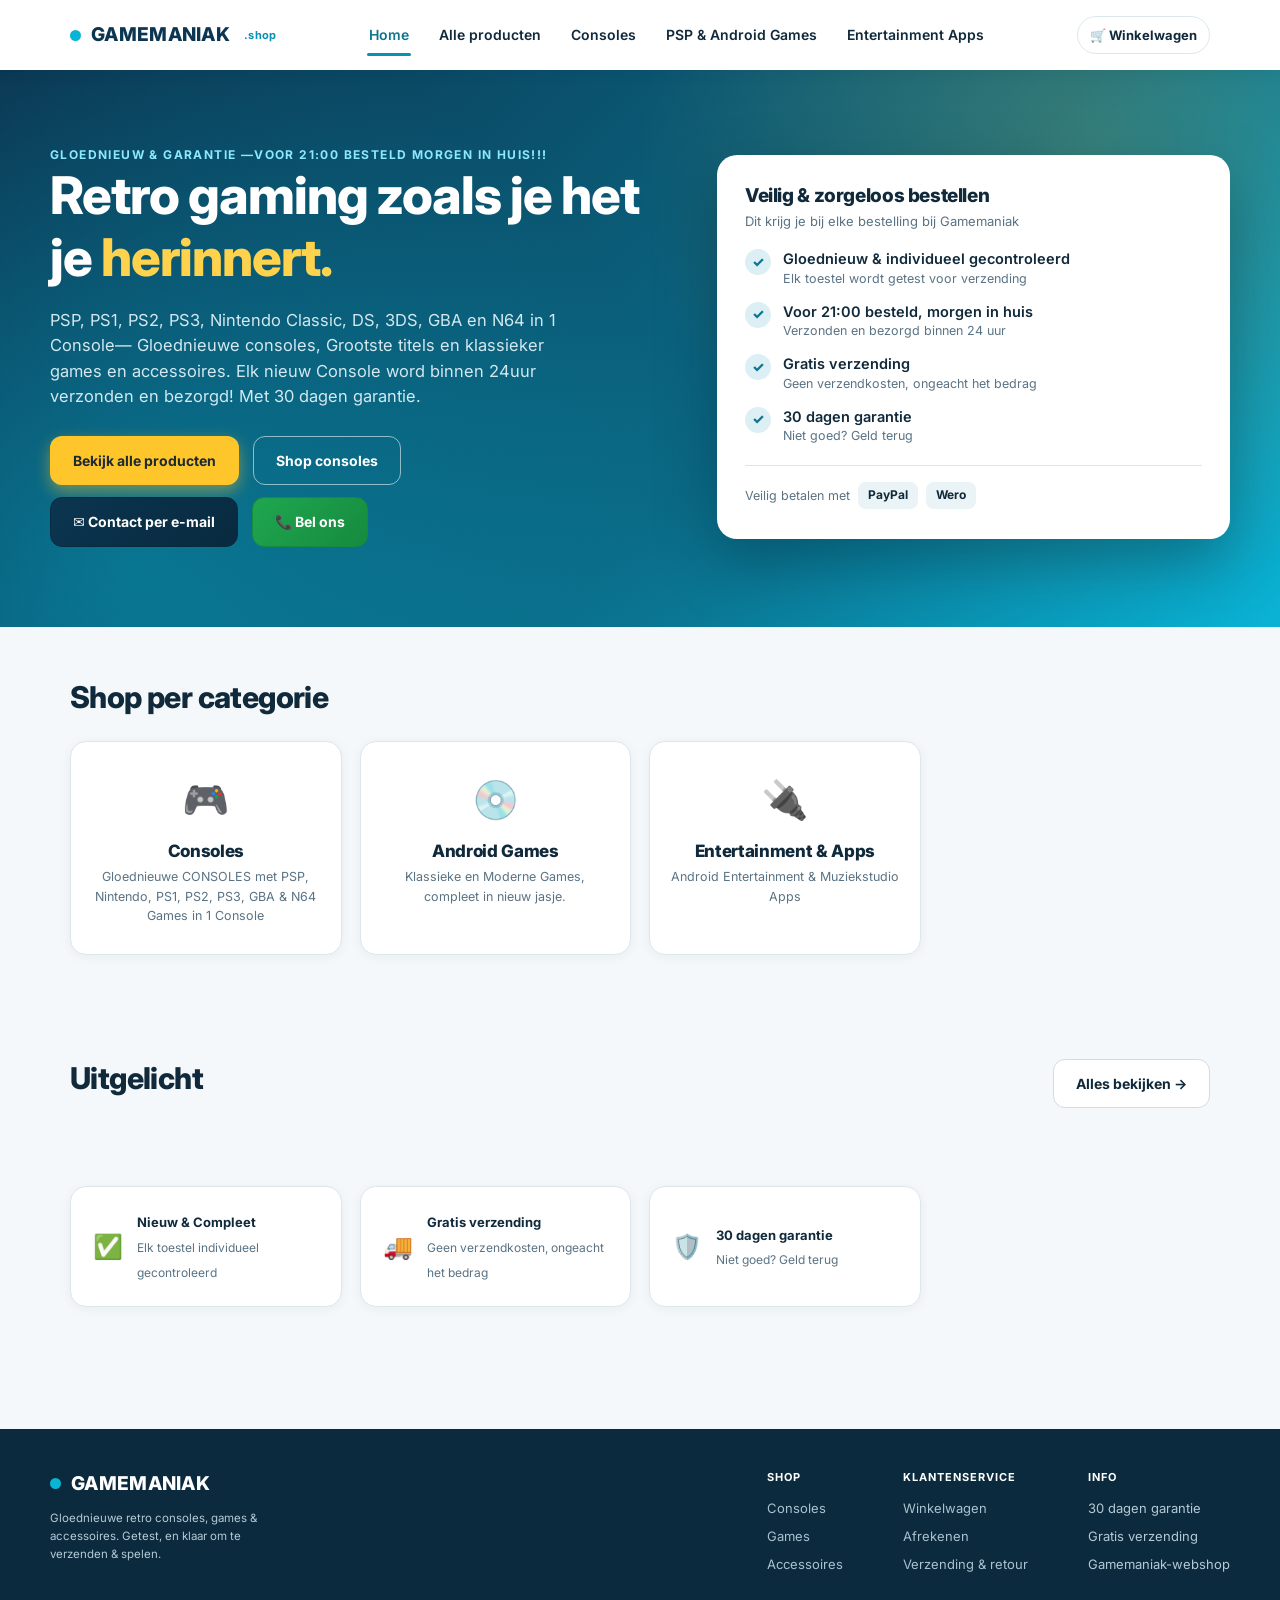
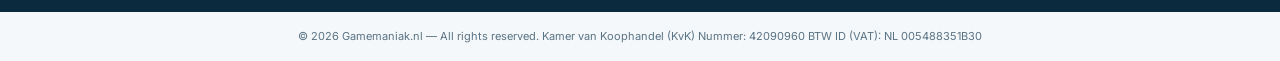
==== index.html @ 78ca20e3 "Add files via upload" ====
<!DOCTYPE html>
<html lang="nl">
<head>
<meta charset="UTF-8">
<meta name="viewport" content="width=device-width, initial-scale=1.0">
<title>Gamemaniak — PSP & RETRO Consoles, GameBoy & Android GAMES &amp; MP3 PLayer & Entertainment</title>
<link rel="stylesheet" href="style.css">
</head>
<body data-active="home">

<header class="site-header" id="site-header"></header>

<section class="hero">
  <div class="hero-inner">
    <div>
      <div class="eyebrow">Gloednieuw &amp; Garantie &mdash;VOOR 21:00 BESTELD MORGEN IN HUIS!!!</div>
      <h1>Retro gaming zoals je het je <span class="accent">herinnert.</span></h1>
      <p>PSP, PS1, PS2, PS3, Nintendo Classic, DS, 3DS, GBA en N64 in 1 Console— Gloednieuwe consoles, Grootste titels en klassieker games en accessoires. Elk nieuw Console word binnen 24uur verzonden en bezorgd! Met 30 dagen garantie.</p>
      <div class="hero-cta">
        <a href="producten.html" class="btn btn-primary">Bekijk alle producten</a>
        <a href="producten.html?cat=console" class="btn btn-outline">Shop consoles</a>
      </div>
      <div class="hero-cta" style="margin-top:12px;">
        <a href="mailto:abelsoftware123@hotmail.com" class="btn btn-contact">✉️ Contact per e-mail</a>
        <a href="tel:+31610667625" class="btn btn-call">📞 Bel ons</a>
      </div>
    </div>
    <div class="trust-card">
      <h3>Veilig &amp; zorgeloos bestellen</h3>
      <p class="sub">Dit krijg je bij elke bestelling bij Gamemaniak</p>
      <ul>
        <li><span class="tick">✓</span><span>Gloednieuw &amp; individueel gecontroleerd<small>Elk toestel wordt getest voor verzending</small></span></li>
        <li><span class="tick">✓</span><span>Voor 21:00 besteld, morgen in huis<small>Verzonden en bezorgd binnen 24 uur</small></span></li>
        <li><span class="tick">✓</span><span>Gratis verzending<small>Geen verzendkosten, ongeacht het bedrag</small></span></li>
        <li><span class="tick">✓</span><span>30 dagen garantie<small>Niet goed? Geld terug</small></span></li>
      </ul>
      <div class="pay">Veilig betalen met <b>PayPal</b> <b>Wero</b></div>
    </div>
  </div>
</section>

<section class="section container">
  <div class="section-head">
    <h2>Shop per categorie</h2>
  </div>
  <div class="grid" style="grid-template-columns: repeat(auto-fill, minmax(260px,1fr));">
    <a href="producten.html?cat=console" class="card" style="padding:28px 20px; text-align:center;">
      <div style="font-size:38px; margin-bottom:12px;">🎮</div>
      <h3 style="margin-bottom:6px;">Consoles</h3>
      <p style="font-size:12.5px; margin:0;">Gloednieuwe CONSOLES met PSP, Nintendo, PS1, PS2, PS3, GBA &amp; N64 Games in 1 Console</p>
    </a>
    <a href="producten.html?cat=game" class="card" style="padding:28px 20px; text-align:center;">
      <div style="font-size:38px; margin-bottom:12px;">💿</div>
      <h3 style="margin-bottom:6px;">Android Games</h3>
      <p style="font-size:12.5px; margin:0;">Klassieke en Moderne Games, compleet in nieuw jasje.</p>
    </a>
    <a href="producten.html?cat=accessoire" class="card" style="padding:28px 20px; text-align:center;">
      <div style="font-size:38px; margin-bottom:12px;">🔌</div>
      <h3 style="margin-bottom:6px;">Entertainment & Apps</h3>
      <p style="font-size:12.5px; margin:0;">Android Entertainment & Muziekstudio Apps </p>
    </a>
  </div>
</section>

<section class="section container">
  <div class="section-head">
    <h2>Uitgelicht</h2>
    <a href="producten.html" class="btn btn-outline btn-sm">Alles bekijken →</a>
  </div>
  <div class="grid" id="featured-grid"></div>
</section>

<section class="section container" style="padding-top:0;">
  <div class="grid" style="grid-template-columns: repeat(auto-fill, minmax(240px,1fr));">
    <div class="card" style="padding:22px; flex-direction:row; align-items:center; gap:14px;">
      <span style="font-size:24px;">✅</span>
      <div><strong style="font-size:13px;">Nieuw &amp; Compleet</strong><br><span style="font-size:12px; color:var(--paper-dim);">Elk toestel individueel gecontroleerd</span></div>
    </div>
    <div class="card" style="padding:22px; flex-direction:row; align-items:center; gap:14px;">
      <span style="font-size:24px;">🚚</span>
      <div><strong style="font-size:13px;">Gratis verzending</strong><br><span style="font-size:12px; color:var(--paper-dim);">Geen verzendkosten, ongeacht het bedrag</span></div>
    </div>
    <div class="card" style="padding:22px; flex-direction:row; align-items:center; gap:14px;">
      <span style="font-size:24px;">🛡️</span>
      <div><strong style="font-size:13px;">30 dagen garantie</strong><br><span style="font-size:12px; color:var(--paper-dim);">Niet goed? Geld terug</span></div>
    </div>
  </div>
</section>

<footer class="site-footer" id="site-footer"></footer>

<script src="products.js"></script>
<script src="shop.js"></script>
<script src="layout.js"></script>
<script src="cards.js"></script>
<script>
  document.addEventListener("DOMContentLoaded", () => {
    const featured = PRODUCTS.filter(p => p.tag && p.stock > 0).slice(0, 4);
    document.getElementById("featured-grid").innerHTML = featured.map(renderProductCard).join("");
  });
</script>

<div class="footer-note" style="text-align:center; padding:16px; font-size:11px; color:var(--paper-dim);">
  &copy; 2026 Gamemaniak.nl — All rights reserved. Kamer van Koophandel (KvK) Nummer: 42090960 BTW ID (VAT): NL 005488351B30
</div>
</body>
</html>
---- style.css ----
@import url('https://fonts.googleapis.com/css2?family=Inter:wght@400;500;600;700;800&display=swap');
/* =========================================================
   GAMEMANIAK — vertrouwen: navy + cyaan + geel stylesheet
   Design tokens:
   --bg-void:      #f1fbfa   (near-black, slight green cast)
   --bg-panel:     #ffffff
   --bg-panel-2:   #e3f5f3
   --phosphor:     #06b6d4   (CRT phosphor green)
   --phosphor-dim: #0b857c
   --magenta:      #ffc62b   (handheld backlight magenta)
   --amber:        #ffb84d   (price / warning accent)
   --paper:        #12393d   (body text, slightly cool white)
   --paper-dim:    #4d7679
   Display font: "Press Start 2P" (pixel) — used with restraint (headings, labels, prices)
   Body font: "IBM Plex Sans" — readable, slightly technical
   Mono/util font: "IBM Plex Mono" — SKUs, meta, code-like data
   ========================================================= */

@import url('https://fonts.googleapis.com/css2?family=Press+Start+2P&family=IBM+Plex+Sans:wght@400;500;600;700&family=IBM+Plex+Mono:wght@400;500&display=swap');

:root{
  --bg-void: #f1fbfa;
  --bg-panel: #ffffff;
  --bg-panel-2: #e3f5f3;
  --phosphor: #06b6d4;
  --phosphor-dim: #0b857c;
  --magenta: #ffc62b;
  --amber: #ffb84d;
  --paper: #12393d;
  --paper-dim: #4d7679;
  --border: #c5e3e0;
  --danger: #e0452f;
  --radius: 2px;
  --font-display: "Press Start 2P", monospace;
  --font-body: "IBM Plex Sans", system-ui, sans-serif;
  --font-mono: "IBM Plex Mono", monospace;

  /* Contact / call button accents */
  --contact-red: #ff7a59;
  --contact-red-dim: #d85a3a;
  --contact-purple: #0e6f78;
  --contact-purple-dim: #0a5059;
}

*{ box-sizing: border-box; }
html{ scroll-behavior: smooth; }

body{
  margin: 0;
  background: var(--bg-void);
  color: var(--paper);
  font-family: var(--font-body);
  line-height: 1.55;
  min-height: 100vh;
  position: relative;
}

/* subtle scanline + vignette overlay across the whole app */
body::before{
  content: "";
  position: fixed;
  inset: 0;
  pointer-events: none;
  z-index: 999;
  background: repeating-linear-gradient(
    to bottom,
    rgba(255,255,255,0.018) 0px,
    rgba(255,255,255,0.018) 1px,
    transparent 1px,
    transparent 3px
  );
  mix-blend-mode: overlay;
}
body::after{
  content:"";
  position: fixed;
  inset: 0;
  pointer-events: none;
  z-index: 998;
  box-shadow: inset 0 0 180px rgba(0,0,0,0.65);
}

a{ color: inherit; text-decoration: none; }
img{ max-width: 100%; display:block; }
button{ font-family: inherit; cursor: pointer; }
input, select, textarea{ font-family: var(--font-body); }

::selection{ background: var(--phosphor-dim); color: #032427; }

:focus-visible{
  outline: 2px solid var(--phosphor);
  outline-offset: 2px;
}

.container{
  max-width: 1180px;
  margin: 0 auto;
  padding: 0 20px;
}

/* ---------- Header / Nav ---------- */
.site-header{
  position: sticky;
  top: 0;
  z-index: 100;
  background: rgba(255,255,255,0.92);
  backdrop-filter: blur(6px);
  border-bottom: 1px solid var(--border);
}
.header-inner{
  display:flex;
  align-items:center;
  justify-content: space-between;
  gap: 20px;
  padding: 16px 20px;
  max-width: 1180px;
  margin: 0 auto;
}
.logo{
  display:flex;
  align-items:center;
  gap: 10px;
  font-family: var(--font-display);
  font-size: 14px;
  letter-spacing: 0.5px;
  color: var(--phosphor);
  text-shadow: 0 0 8px rgba(6,182,212,0.45);
  white-space: nowrap;
}
.logo .dot{
  width: 8px; height: 8px;
  background: var(--magenta);
  box-shadow: 0 0 8px var(--magenta);
  display:inline-block;
  flex-shrink: 0;
}
.main-nav{
  display:flex;
  gap: 26px;
  font-family: var(--font-mono);
  font-size: 13px;
  letter-spacing: 0.4px;
}
.main-nav a{
  color: var(--paper-dim);
  position: relative;
  padding: 4px 2px;
  transition: color .15s ease;
}
.main-nav a:hover, .main-nav a.active{
  color: var(--phosphor);
}
.main-nav a.active::after{
  content:"";
  position:absolute;
  left:0; right:0; bottom:-6px;
  height:2px;
  background: var(--phosphor);
  box-shadow: 0 0 6px var(--phosphor);
}
.header-actions{
  display:flex;
  align-items:center;
  gap: 16px;
}
.cart-link{
  display:flex;
  align-items:center;
  gap:8px;
  font-family: var(--font-mono);
  font-size: 13px;
  border: 1px solid var(--border);
  padding: 8px 12px;
  border-radius: var(--radius);
  color: var(--paper);
  transition: border-color .15s ease, color .15s ease;
}
.cart-link:hover{ border-color: var(--phosphor); color: var(--phosphor); }
.cart-count{
  background: var(--magenta);
  color: #3b2a00;
  font-weight: 700;
  font-size: 11px;
  padding: 1px 6px;
  border-radius: 10px;
  min-width: 18px;
  text-align:center;
}
.nav-toggle{
  display:none;
  background:none;
  border:1px solid var(--border);
  color: var(--paper);
  padding: 8px 10px;
  border-radius: var(--radius);
}

/* ---------- Typography helpers ---------- */
.pixel{ font-family: var(--font-display); }
.mono{ font-family: var(--font-mono); }
.eyebrow{
  font-family: var(--font-mono);
  font-size: 12px;
  letter-spacing: 2px;
  text-transform: uppercase;
  color: var(--phosphor-dim);
}
h1, h2, h3{
  font-family: var(--font-display);
  font-weight: 400;
  line-height: 1.4;
  margin: 0 0 14px;
  color: #062a2d;
}
h1{ font-size: clamp(22px, 4vw, 34px); }
h2{ font-size: clamp(18px, 2.6vw, 24px); }
h3{ font-size: 14px; }
p{ color: var(--paper-dim); margin: 0 0 14px; }

/* ---------- Buttons ---------- */
.btn{
  display:inline-flex;
  align-items:center;
  justify-content:center;
  gap: 8px;
  font-family: var(--font-mono);
  font-weight: 600;
  font-size: 13px;
  letter-spacing: 0.4px;
  padding: 12px 20px;
  border-radius: var(--radius);
  border: 1px solid transparent;
  transition: transform .1s ease, box-shadow .15s ease, background .15s ease, border-color .15s ease;
  white-space: nowrap;
}
.btn:active{ transform: translateY(1px); }
.btn-primary{
  background: var(--phosphor);
  color: #032427;
  box-shadow: 0 0 0 rgba(6,182,212,0);
}
.btn-primary:hover{
  box-shadow: 0 0 18px rgba(6,182,212,0.45);
}
.btn-primary:disabled{
  background: var(--phosphor-dim);
  opacity: 0.5;
  cursor: not-allowed;
  box-shadow: none;
}
.btn-outline{
  background: transparent;
  color: var(--paper);
  border-color: var(--border);
}
.btn-outline:hover{ border-color: var(--phosphor); color: var(--phosphor); }
.btn-magenta{
  background: var(--magenta);
  color: #3b2a00;
}
.btn-magenta:hover{ box-shadow: 0 0 18px rgba(255,198,43,0.4); }
.btn-block{ width: 100%; }
.btn-sm{ padding: 8px 14px; font-size: 12px; }

/* ---------- Contact / Call buttons ---------- */
.btn-contact{
  background: linear-gradient(135deg, var(--contact-purple), var(--contact-purple-dim));
  color: #fff;
  border-color: var(--contact-purple-dim);
}
.btn-contact:hover{
  box-shadow: 0 0 20px rgba(14,111,120,0.55);
  border-color: var(--contact-purple);
}
.btn-call{
  background: linear-gradient(135deg, var(--contact-red), var(--contact-red-dim));
  color: #fff;
  border-color: var(--contact-red-dim);
}
.btn-call:hover{
  box-shadow: 0 0 20px rgba(255,122,89,0.55);
  border-color: var(--contact-red);
}

/* ---------- Hero ---------- */
.hero{
  position: relative;
  padding: 64px 20px 56px;
  border-bottom: 1px solid var(--border);
  overflow: hidden;
  background:
    radial-gradient(ellipse 700px 300px at 15% 0%, rgba(6,182,212,0.10), transparent 60%),
    radial-gradient(ellipse 600px 280px at 100% 20%, rgba(255,198,43,0.10), transparent 60%);
}
.hero-inner{
  max-width: 1180px;
  margin: 0 auto;
  display:grid;
  grid-template-columns: 1.1fr 0.9fr;
  gap: 40px;
  align-items:center;
}
.hero h1{
  font-size: clamp(24px, 4.2vw, 40px);
  margin-bottom: 18px;
}
.hero h1 .accent{ color: var(--phosphor); text-shadow: 0 0 14px rgba(6,182,212,0.5); }
.hero p{ font-size: 15px; max-width: 46ch; }
.hero-cta{ display:flex; gap: 14px; margin-top: 26px; flex-wrap: wrap; }

.crt-frame{
  position: relative;
  aspect-ratio: 16/11;
  background: var(--bg-panel);
  border: 1px solid var(--border);
  border-radius: 10px;
  padding: 18px;
  display:flex;
  align-items:center;
  justify-content:center;
  box-shadow: 0 0 40px rgba(0,0,0,0.5), inset 0 0 30px rgba(0,0,0,0.6);
}
.crt-screen{
  width: 100%;
  height: 100%;
  border-radius: 6px;
  background: linear-gradient(160deg, #0b4a50, #06343a 70%);
  display:flex;
  align-items:center;
  justify-content:center;
  position: relative;
  overflow:hidden;
  border: 1px solid #06b6d4;
}
.crt-screen .glow-text{
  font-family: var(--font-display);
  font-size: 12px;
  color: var(--phosphor);
  text-align:center;
  text-shadow: 0 0 10px rgba(6,182,212,0.7);
  line-height: 2.2;
  z-index: 2;
  padding: 20px;
}
.crt-screen::after{
  content:"";
  position:absolute; inset:0;
  background: repeating-linear-gradient(to bottom, transparent 0 2px, rgba(0,0,0,0.25) 2px 4px);
}
.blink{ animation: blink 1.1s steps(1) infinite; }
@keyframes blink{ 50%{ opacity: 0; } }

/* ---------- Section shell ---------- */
.section{
  padding: 52px 20px;
}
.section-head{
  display:flex;
  align-items: baseline;
  justify-content: space-between;
  gap: 20px;
  margin-bottom: 26px;
  flex-wrap: wrap;
}
.section-head h2{ margin:0; }

/* ---------- Product grid & cards ---------- */
.grid{
  display:grid;
  grid-template-columns: repeat(auto-fill, minmax(230px, 1fr));
  gap: 18px;
}
.card{
  background: var(--bg-panel);
  border: 1px solid var(--border);
  border-radius: var(--radius);
  overflow: hidden;
  display:flex;
  flex-direction: column;
  transition: border-color .15s ease, transform .15s ease;
  position: relative;
}
.card:hover{ border-color: var(--phosphor-dim); transform: translateY(-2px); }
.card-media{
  aspect-ratio: 4/3;
  position: relative;
  display:flex;
  align-items:center;
  justify-content:center;
  background:
    radial-gradient(circle at 30% 20%, rgba(6,182,212,0.12), transparent 55%),
    var(--bg-panel-2);
  border-bottom: 1px solid var(--border);
  overflow:hidden;
}
.card-media::after{
  content:"";
  position:absolute; inset:0;
  background: repeating-linear-gradient(to bottom, transparent 0 2px, rgba(0,0,0,0.14) 2px 4px);
  pointer-events:none;
}
.card-media .glyph{
  font-size: 40px;
  filter: drop-shadow(0 0 10px rgba(6,182,212,0.35));
}
.card-media .card-image{
  max-width: 100%;
  max-height: 100%;
  width: auto;
  height: auto;
  object-fit: contain;
  position: relative;
  z-index: 1;
  image-rendering: -webkit-optimize-contrast;
}
.badge{
  position:absolute;
  top: 10px; left: 10px;
  font-family: var(--font-mono);
  font-size: 10px;
  letter-spacing: 1px;
  text-transform: uppercase;
  padding: 4px 8px;
  border-radius: 10px;
  z-index: 2;
}
.badge-stock{ background: rgba(6,182,212,0.15); color: var(--phosphor); border:1px solid var(--phosphor-dim); }
.badge-low{ background: rgba(255,184,77,0.15); color: var(--amber); border:1px solid #7a5a26; }
.badge-out{ background: rgba(224,69,47,0.15); color: var(--danger); border:1px solid #6b2b2b; }
.badge-cat{
  position:absolute;
  top: 10px; right: 10px;
  background: rgba(0,0,0,0.55);
  color: var(--paper-dim);
  font-family: var(--font-mono);
  font-size: 10px;
  padding: 4px 8px;
  border-radius: 10px;
  z-index: 2;
}
.badge-tag{
  position:absolute;
  bottom: 10px; left: 10px;
  background: var(--magenta);
  color: #3b2a00;
  font-family: var(--font-display);
  font-size: 9px;
  letter-spacing: 0.5px;
  text-transform: uppercase;
  padding: 5px 10px;
  border-radius: 10px;
  box-shadow: 0 0 12px rgba(255,198,43,0.5);
  z-index: 2;
}
.card-body{
  padding: 14px 14px 16px;
  display:flex;
  flex-direction: column;
  gap: 8px;
  flex: 1;
}
.card-eyebrow{
  font-family: var(--font-mono);
  font-size: 10.5px;
  color: var(--paper-dim);
  letter-spacing: 0.5px;
}
.card-title{
  font-family: var(--font-body);
  font-weight: 600;
  font-size: 14.5px;
  color: #062a2d;
  margin: 0;
}
.card-title a{ color: inherit; }
.card-title a:hover{ color: var(--phosphor); }
.card-price-row{
  margin-top: auto;
  display:flex;
  align-items:center;
  justify-content: space-between;
  padding-top: 8px;
}
.price{
  font-family: var(--font-mono);
  font-weight: 700;
  font-size: 15px;
  color: var(--amber);
}
.price-old{
  font-family: var(--font-mono);
  font-size: 11px;
  color: var(--paper-dim);
  text-decoration: line-through;
  margin-right: 6px;
}
.card-actions{ display:flex; gap:8px; margin-top: 10px; }

/* ---------- Filters ---------- */
.filter-bar{
  display:flex;
  flex-wrap: wrap;
  gap: 10px;
  margin-bottom: 24px;
}
.chip{
  font-family: var(--font-mono);
  font-size: 12px;
  padding: 8px 14px;
  border: 1px solid var(--border);
  border-radius: 20px;
  color: var(--paper-dim);
  background: transparent;
  transition: all .15s ease;
}
.chip:hover{ border-color: var(--phosphor-dim); color: var(--paper); }
.chip.active{
  background: var(--phosphor);
  color: #032427;
  border-color: var(--phosphor);
  font-weight: 600;
}
.toolbar{
  display:flex;
  align-items:center;
  justify-content: space-between;
  gap: 16px;
  margin-bottom: 18px;
  flex-wrap: wrap;
}
.search-input{
  background: var(--bg-panel);
  border: 1px solid var(--border);
  color: var(--paper);
  padding: 10px 14px;
  border-radius: var(--radius);
  font-size: 13px;
  min-width: 220px;
}
.search-input:focus{ border-color: var(--phosphor); }
.select{
  background: var(--bg-panel);
  border: 1px solid var(--border);
  color: var(--paper);
  padding: 10px 12px;
  border-radius: var(--radius);
  font-size: 13px;
  font-family: var(--font-mono);
}

/* ---------- Product detail ---------- */
.breadcrumb{
  font-family: var(--font-mono);
  font-size: 12px;
  color: var(--paper-dim);
  margin-bottom: 22px;
}
.breadcrumb a:hover{ color: var(--phosphor); }
.product-detail{
  display:grid;
  grid-template-columns: 1fr 1fr;
  gap: 44px;
  align-items:start;
}
.product-media{
  aspect-ratio: 1/1;
  background:
    radial-gradient(circle at 30% 20%, rgba(6,182,212,0.14), transparent 55%),
    var(--bg-panel);
  border: 1px solid var(--border);
  border-radius: 6px;
  display:flex;
  align-items:center;
  justify-content:center;
  position: relative;
  overflow: hidden;
}
.product-media::after{
  content:"";
  position:absolute; inset:0;
  background: repeating-linear-gradient(to bottom, transparent 0 2px, rgba(0,0,0,0.14) 2px 4px);
}
.product-media .glyph{ font-size: 110px; z-index:2; filter: drop-shadow(0 0 20px rgba(6,182,212,0.35)); }
.product-info .price{ font-size: 26px; }
.stock-line{
  font-family: var(--font-mono);
  font-size: 12.5px;
  margin: 10px 0 20px;
}
.stock-in{ color: var(--phosphor); }
.stock-low{ color: var(--amber); }
.stock-out{ color: var(--danger); }
.qty-row{
  display:flex;
  align-items:center;
  gap: 14px;
  margin: 18px 0;
}
.qty-control{
  display:flex;
  align-items:center;
  border: 1px solid var(--border);
  border-radius: var(--radius);
}
.qty-control button{
  background: transparent;
  border: none;
  color: var(--paper);
  width: 34px;
  height: 38px;
  font-size: 16px;
}
.qty-control button:hover{ color: var(--phosphor); }
.qty-control input{
  width: 44px;
  text-align:center;
  background: transparent;
  border: none;
  border-left: 1px solid var(--border);
  border-right: 1px solid var(--border);
  color: var(--paper);
  height: 38px;
  font-family: var(--font-mono);
}
.spec-table{
  width: 100%;
  border-collapse: collapse;
  margin-top: 26px;
  font-size: 13.5px;
}
.spec-table tr{ border-bottom: 1px solid var(--border); }
.spec-table td{ padding: 10px 0; }
.spec-table td:first-child{
  color: var(--paper-dim);
  font-family: var(--font-mono);
  font-size: 12px;
  width: 40%;
}
.detail-tag{
  display:inline-block;
  font-family: var(--font-mono);
  font-size: 11px;
  color: var(--phosphor);
  border: 1px solid var(--phosphor-dim);
  padding: 3px 9px;
  border-radius: 10px;
  margin-bottom: 14px;
}

/* ---------- Cart page ---------- */
.cart-layout{
  display:grid;
  grid-template-columns: 1fr 340px;
  gap: 32px;
  align-items:start;
}
.cart-table{ width:100%; border-collapse: collapse; }
.cart-table th{
  text-align:left;
  font-family: var(--font-mono);
  font-size: 11px;
  letter-spacing: 1px;
  text-transform: uppercase;
  color: var(--paper-dim);
  padding: 0 0 14px;
  border-bottom: 1px solid var(--border);
}
.cart-row td{
  padding: 18px 0;
  border-bottom: 1px solid var(--border);
  vertical-align: middle;
}
.cart-item{
  display:flex;
  align-items:center;
  gap: 14px;
}
.cart-thumb{
  width: 60px; height: 60px;
  background: var(--bg-panel-2);
  border: 1px solid var(--border);
  border-radius: 4px;
  display:flex; align-items:center; justify-content:center;
  font-size: 24px;
  flex-shrink: 0;
}
.cart-item-name{ font-weight: 600; font-size: 13.5px; color:#062a2d; }
.cart-item-meta{ font-family: var(--font-mono); font-size: 11px; color: var(--paper-dim); margin-top: 3px; }
.remove-link{
  font-family: var(--font-mono);
  font-size: 11px;
  color: var(--danger);
  background: none;
  border: none;
  padding: 0;
  margin-top: 6px;
}
.remove-link:hover{ text-decoration: underline; }
.qty-control.sm button{ width: 28px; height: 30px; font-size: 14px; }
.qty-control.sm input{ width: 36px; height: 30px; font-size: 12px; }

.summary-panel{
  background: var(--bg-panel);
  border: 1px solid var(--border);
  border-radius: 6px;
  padding: 22px;
  position: sticky;
  top: 90px;
}
.summary-row{
  display:flex;
  justify-content: space-between;
  font-size: 13.5px;
  padding: 9px 0;
  color: var(--paper-dim);
}
.summary-row.total{
  color: #062a2d;
  font-weight: 700;
  font-size: 16px;
  border-top: 1px solid var(--border);
  margin-top: 6px;
  padding-top: 16px;
}
.summary-row .price{ font-size: inherit; color: var(--amber); }
.promo-row{
  display:flex;
  gap: 8px;
  margin: 16px 0;
}
.promo-row input{
  flex:1;
  background: var(--bg-panel-2);
  border: 1px solid var(--border);
  color: var(--paper);
  padding: 9px 10px;
  border-radius: var(--radius);
  font-family: var(--font-mono);
  font-size: 12px;
}
.promo-msg{ font-family: var(--font-mono); font-size: 11.5px; margin-top: 6px; min-height: 14px; }
.promo-ok{ color: var(--phosphor); }
.promo-bad{ color: var(--danger); }

.empty-state{
  text-align:center;
  padding: 70px 20px;
  border: 1px dashed var(--border);
  border-radius: 6px;
}
.empty-state .glyph{ font-size: 46px; margin-bottom: 18px; opacity:0.6; }

/* ---------- Checkout ---------- */
.checkout-layout{
  display:grid;
  grid-template-columns: 1fr 360px;
  gap: 40px;
  align-items:start;
}
.steps{
  display:flex;
  gap: 10px;
  margin-bottom: 30px;
  font-family: var(--font-mono);
  font-size: 11px;
  color: var(--paper-dim);
  flex-wrap: wrap;
}
.steps .step{
  display:flex; align-items:center; gap:8px;
  padding: 6px 12px 6px 6px;
  border: 1px solid var(--border);
  border-radius: 20px;
}
.steps .step .n{
  width: 18px; height:18px;
  border-radius:50%;
  background: var(--bg-panel-2);
  display:flex; align-items:center; justify-content:center;
  font-size: 10px;
}
.steps .step.done{ color: var(--phosphor); border-color: var(--phosphor-dim); }
.steps .step.done .n{ background: var(--phosphor); color:#032427; }
.steps .step.current{ color: #062a2d; border-color: var(--paper-dim); }

.form-section{
  background: var(--bg-panel);
  border: 1px solid var(--border);
  border-radius: 6px;
  padding: 24px;
  margin-bottom: 20px;
}
.form-section h3{ margin-bottom: 4px; }
.form-section .hint{ font-size: 12px; color: var(--paper-dim); margin-bottom: 18px; }
.form-row{
  display:grid;
  grid-template-columns: 1fr 1fr;
  gap: 14px;
  margin-bottom: 14px;
}
.form-row.single{ grid-template-columns: 1fr; }
.field label{
  display:block;
  font-family: var(--font-mono);
  font-size: 11px;
  letter-spacing: 0.5px;
  text-transform: uppercase;
  color: var(--paper-dim);
  margin-bottom: 6px;
}
.field input, .field select{
  width: 100%;
  background: var(--bg-panel-2);
  border: 1px solid var(--border);
  color: var(--paper);
  padding: 11px 12px;
  border-radius: var(--radius);
  font-size: 13.5px;
}
.field input:focus, .field select:focus{ border-color: var(--phosphor); }
.field.error input, .field.error select{ border-color: var(--danger); }
.field-error{ font-size: 11px; color: var(--danger); margin-top: 5px; font-family: var(--font-mono); display:none; }
.field.error .field-error{ display:block; }

.pay-methods{ display:flex; gap: 10px; flex-wrap: wrap; margin-bottom: 18px; }
.pay-method{
  flex: 1;
  min-width: 140px;
  border: 1px solid var(--border);
  border-radius: var(--radius);
  padding: 14px;
  cursor: pointer;
  text-align:center;
  font-family: var(--font-mono);
  font-size: 12px;
  transition: all .15s ease;
}
.pay-method:hover{ border-color: var(--phosphor-dim); }
.pay-method.selected{
  border-color: var(--phosphor);
  background: rgba(6,182,212,0.06);
  color: var(--phosphor);
}
.pay-method .pm-icon{ font-size: 20px; display:block; margin-bottom: 6px; }

.order-summary-mini{
  background: var(--bg-panel);
  border: 1px solid var(--border);
  border-radius: 6px;
  padding: 22px;
  position: sticky;
  top: 90px;
}
.mini-item{
  display:flex;
  justify-content: space-between;
  gap: 10px;
  font-size: 12.5px;
  padding: 8px 0;
  border-bottom: 1px solid var(--border);
}
.mini-item .name{ color: var(--paper); }
.mini-item .qty{ color: var(--paper-dim); font-family: var(--font-mono); font-size: 11px; }

.demo-note{
  display:flex;
  gap: 10px;
  align-items:flex-start;
  background: rgba(255,184,77,0.08);
  border: 1px solid #7a5a26;
  border-radius: 6px;
  padding: 12px 14px;
  font-size: 12px;
  color: var(--amber);
  margin-bottom: 24px;
}

/* ---------- Confirmation ---------- */
.confirm-wrap{
  text-align:center;
  max-width: 560px;
  margin: 0 auto;
  padding: 30px 0 10px;
}
.confirm-icon{
  width: 74px; height: 74px;
  border-radius: 50%;
  border: 2px solid var(--phosphor);
  display:flex; align-items:center; justify-content:center;
  font-size: 30px;
  margin: 0 auto 22px;
  box-shadow: 0 0 24px rgba(6,182,212,0.35);
  color: var(--phosphor);
}
.order-num{
  font-family: var(--font-mono);
  font-size: 13px;
  color: var(--phosphor);
  background: var(--bg-panel);
  border: 1px solid var(--border);
  display:inline-block;
  padding: 8px 16px;
  border-radius: 20px;
  margin: 10px 0 26px;
}
.confirm-details{
  text-align:left;
  background: var(--bg-panel);
  border: 1px solid var(--border);
  border-radius: 6px;
  padding: 22px;
  margin-top: 26px;
}

/* ---------- Footer ---------- */
.site-footer{
  border-top: 1px solid var(--border);
  padding: 40px 20px 30px;
  margin-top: 60px;
}
.footer-inner{
  max-width: 1180px;
  margin: 0 auto;
  display:flex;
  justify-content: space-between;
  gap: 20px;
  flex-wrap: wrap;
  font-family: var(--font-mono);
  font-size: 12px;
  color: var(--paper-dim);
}
.footer-cols{ display:flex; gap: 60px; flex-wrap: wrap; }
.footer-col h4{
  font-family: var(--font-mono);
  font-size: 11px;
  letter-spacing: 1px;
  text-transform: uppercase;
  color: var(--paper);
  margin: 0 0 12px;
}
.footer-col a{ display:block; color: var(--paper-dim); margin-bottom: 8px; }
.footer-col a:hover{ color: var(--phosphor); }

/* ---------- Toast ---------- */
.toast{
  position: fixed;
  bottom: 24px;
  right: 24px;
  background: var(--bg-panel);
  border: 1px solid var(--phosphor-dim);
  color: var(--phosphor);
  font-family: var(--font-mono);
  font-size: 12.5px;
  padding: 14px 18px;
  border-radius: 6px;
  box-shadow: 0 4px 24px rgba(0,0,0,0.5);
  z-index: 1000;
  transform: translateY(20px);
  opacity: 0;
  transition: all .25s ease;
  pointer-events:none;
}
.toast.show{ transform: translateY(0); opacity: 1; }

/* ---------- Responsive ---------- */
@media (max-width: 900px){
  .hero-inner{ grid-template-columns: 1fr; }
  .product-detail{ grid-template-columns: 1fr; }
  .cart-layout, .checkout-layout{ grid-template-columns: 1fr; }
  .form-row{ grid-template-columns: 1fr; }
  .summary-panel, .order-summary-mini{ position: static; }
}
@media (max-width: 720px){
  .main-nav{
    position: absolute;
    top: 100%; left:0; right:0;
    background: var(--bg-void);
    border-bottom: 1px solid var(--border);
    flex-direction: column;
    padding: 16px 20px;
    gap: 16px;
    display: none;
  }
  .main-nav.open{ display:flex; }
  .nav-toggle{ display:inline-flex; }
}

@media (prefers-reduced-motion: reduce){
  *{ animation-duration: 0.001ms !important; animation-iteration-count: 1 !important; transition-duration: 0.001ms !important; scroll-behavior: auto !important; }
}


/* Licht thema: geen scanlines/vignet, zachtere schaduwen, leesbaar scherm */
body::before, body::after{ display:none; }
.crt-screen .glow-text{ color:#7ff5ea; text-shadow:0 0 10px rgba(127,245,234,.6); }
.crt-screen, .crt-screen *{ --phosphor:#7ff5ea; }
:root{ --amber:#d98200; }
.card-media::after{ display:none; }
.badge-cat{ background: rgba(255,255,255,0.92); color: var(--paper); border:1px solid var(--border); }
.badge-low{ border-color:#e0a24a; }
.badge-out{ border-color:#e08a7a; }


/* =========================================================
   VERTROUWEN-THEMA
   Navy = betrouwbaarheid, turquoise = fris/modern,
   geel = actieknop (valt het meest op), veel wit = rust.
   ========================================================= */
:root{
  --font-display: "Inter", system-ui, sans-serif;
  --font-body: "Inter", system-ui, sans-serif;
  --font-mono: "Inter", system-ui, sans-serif;
  --radius: 12px;
  --bg-void:#f4f8fa; --bg-panel:#ffffff; --bg-panel-2:#eaf3f6;
  --paper:#10293b; --paper-dim:#5a7384; --border:#dce7ec;
  --phosphor:#0891b2; --phosphor-dim:#0e7490;
  --magenta:#ffc62b; --amber:#c97800;
  --navy:#0b3550; --navy-2:#0a6a86;
  --contact-purple:#0b3550; --contact-purple-dim:#082a3f;
  --contact-red:#1fa74f;    --contact-red-dim:#168a3f;
}
body{ font-size:16px; }
h1,h2,h3{ font-weight:800; letter-spacing:-0.02em; line-height:1.2; color:var(--paper); }
h1{ font-size: clamp(30px,4.6vw,48px); }
h2{ font-size: clamp(22px,3vw,30px); }
h3{ font-size:17px; }
.eyebrow{ font-weight:700; letter-spacing:1.4px; font-size:12px; color:var(--phosphor-dim); }

/* Header */
.site-header{ border-bottom:none; box-shadow:0 1px 14px rgba(16,41,59,.08); }
.logo{ font-size:19px; font-weight:800; letter-spacing:.3px; color:var(--navy); text-shadow:none; }
.logo .dot{ width:11px; height:11px; border-radius:50%; background:#06b6d4; box-shadow:none; }
.logo span[style]{ color:var(--phosphor) !important; font-weight:700; }
.main-nav{ font-size:14px; font-weight:600; letter-spacing:0; }
.main-nav a{ color:var(--paper); }
.main-nav a:hover,.main-nav a.active{ color:var(--phosphor-dim); }
.main-nav a.active::after{ box-shadow:none; height:3px; border-radius:3px; }
.cart-link{ border-radius:999px; font-weight:700; background:#fff; }
.cart-count{ background:var(--phosphor); color:#fff; }

/* Knoppen */
.btn{ font-weight:700; font-size:14px; letter-spacing:0; border-radius:12px; padding:13px 22px; }
.btn-primary{ background:#ffc62b; color:#1b2a33; box-shadow:0 6px 16px rgba(255,198,43,.45); }
.btn-primary:hover{ background:#ffd24d; box-shadow:0 8px 22px rgba(255,198,43,.6); transform:translateY(-1px); }
.btn-outline{ background:#fff; color:var(--paper); border-color:#cfdde4; }
.btn-outline:hover{ border-color:var(--phosphor); color:var(--phosphor-dim); }
.btn-contact:hover,.btn-call:hover{ box-shadow:0 8px 20px rgba(16,41,59,.25); }

/* Hero */
.hero{
  border-bottom:none; padding:76px 20px 80px; color:#fff;
  background:
    radial-gradient(circle at 85% 15%, rgba(255,198,43,.18), transparent 38%),
    radial-gradient(circle at 10% 90%, rgba(6,182,212,.35), transparent 45%),
    linear-gradient(135deg,#0b3550 0%,#0a6a86 60%,#0ab4d6 100%);
}
.hero h1{ color:#fff; font-size:clamp(32px,4.8vw,52px); }
.hero h1 .accent{ color:#ffd24d; text-shadow:none; }
.hero p{ color:#d3e8ef; font-size:16.5px; max-width:52ch; }
.hero .eyebrow{ color:#8be9ff; }
.hero .btn-outline{ background:transparent; color:#fff; border-color:rgba(255,255,255,.55); }
.hero .btn-outline:hover{ background:rgba(255,255,255,.12); border-color:#fff; color:#fff; }

/* Vertrouwenskaart in de hero */
.trust-card{
  background:#fff; color:var(--paper); border-radius:20px; padding:30px 28px;
  box-shadow:0 24px 60px rgba(4,25,40,.35);
}
.trust-card h3{ font-size:19px; margin:0 0 4px; }
.trust-card .sub{ font-size:13px; color:var(--paper-dim); margin:0 0 18px; }
.trust-card ul{ list-style:none; margin:0; padding:0; display:grid; gap:14px; }
.trust-card li{ display:flex; gap:12px; align-items:flex-start; font-size:14.5px; font-weight:600; line-height:1.35; }
.trust-card li small{ display:block; font-weight:400; color:var(--paper-dim); font-size:12.5px; margin-top:2px; }
.trust-card .tick{
  flex:0 0 26px; height:26px; border-radius:50%; background:rgba(8,145,178,.14);
  color:var(--phosphor-dim); display:flex; align-items:center; justify-content:center; font-size:14px; font-weight:800;
}
.trust-card .pay{ margin-top:20px; padding-top:16px; border-top:1px solid var(--border); font-size:12.5px; color:var(--paper-dim); display:flex; gap:8px; align-items:center; flex-wrap:wrap; }
.trust-card .pay b{ background:var(--bg-panel-2); color:var(--paper); border-radius:8px; padding:4px 10px; font-size:12px; }

/* Kaarten */
.card{ border-radius:16px; border-color:var(--border); box-shadow:0 2px 12px rgba(16,41,59,.05); }
.card:hover{ border-color:#b6e3ee; box-shadow:0 14px 34px rgba(16,41,59,.12); transform:translateY(-3px); }
.card-media{ background:#f1f7f9; }
.price{ color:var(--paper); font-weight:800; }
.price-old{ color:var(--paper-dim); }
.badge,.badge-cat,.badge-tag{ font-family:var(--font-body); font-weight:700; letter-spacing:.4px; }
.badge-tag{ font-size:10px; }
.summary-row .price{ color:var(--paper); }

/* Footer */
.site-footer{ background:#0b2a3d; border-top:none; margin-top:70px; }
.site-footer .footer-inner,.site-footer .footer-col a,.site-footer p{ color:#a9c2cf; font-family:var(--font-body); font-size:13px; }
.site-footer .footer-col h4{ color:#fff; font-family:var(--font-body); font-weight:700; letter-spacing:1px; }
.site-footer .footer-col a:hover{ color:#8be9ff; }
.site-footer .logo{ color:#fff; }
@media (max-width:760px){ .hero{ padding:48px 20px 52px; } }

/* Knoppen in productkaarten passen binnen de kaart */
.card .btn{ padding:11px 12px; font-size:13px; white-space:normal; text-align:center; min-width:0; }
.card .btn-sm{ padding:10px 12px; }

/* Winkelwagen: prijzen niet laten afbreken, kortingscode past in de kolom */
.cart-row td{ white-space:nowrap; }
.cart-row td:first-child{ white-space:normal; }
.cart-table td, .cart-table td *{ font-family:var(--font-body); }
.promo-row{ display:flex; gap:8px; }
.promo-row input{ min-width:0; flex:1; }
.promo-row .btn{ flex:0 0 auto; padding:11px 16px; }

/* Footer: betere leesbaarheid */
.site-footer, .site-footer *{ color:#b4cad6; }
.site-footer h4, .site-footer .logo{ color:#fff !important; }
.site-footer a:hover{ color:#8be9ff; }
.site-footer .logo .dot{ background:#06b6d4; }
.site-footer p, .site-footer .footer-inner > div:first-child p{ color:#b4cad6 !important; }

/* Productpagina: kleinere titel, geen scanlines op de afbeelding */
.product-media::after{ display:none; }
.product-media{ background:#f1f7f9; border-radius:16px; }
.product-info h1, .product-layout h1{ font-size:clamp(22px,2.6vw,30px); line-height:1.25; }
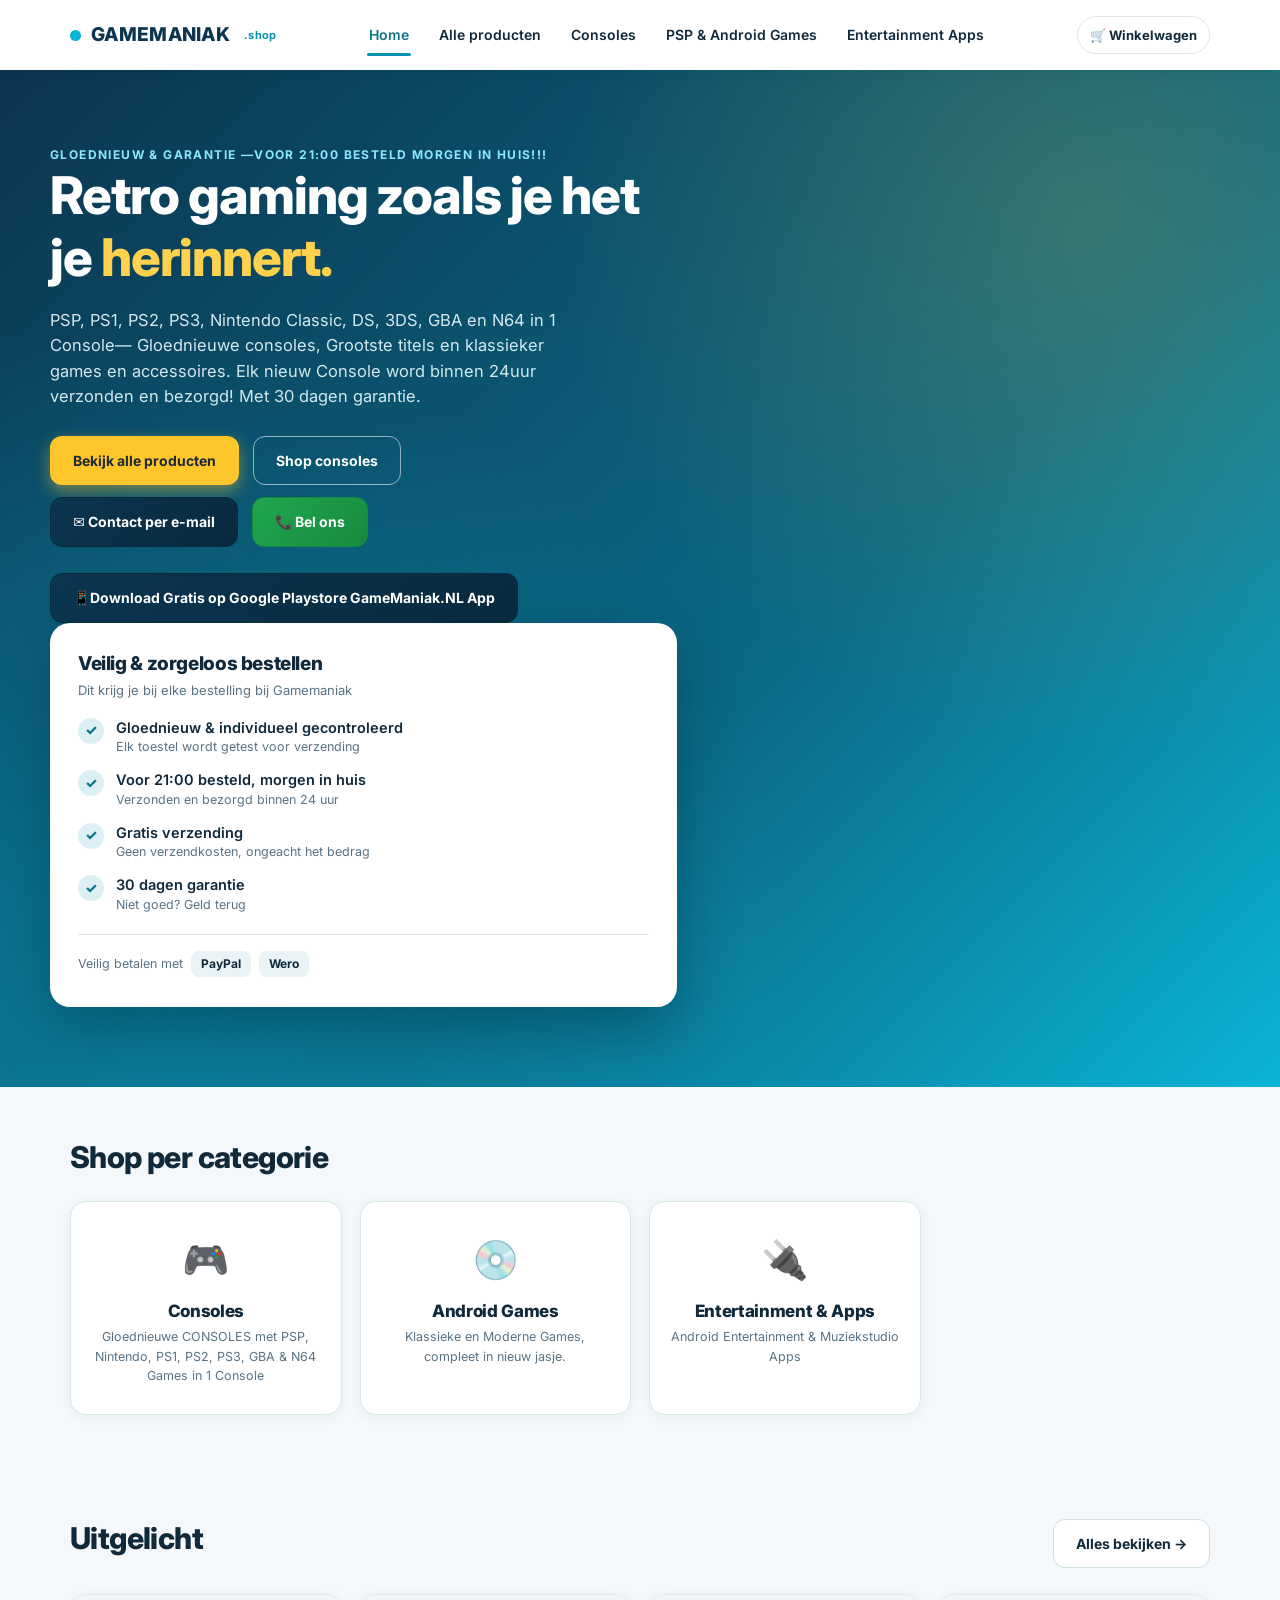
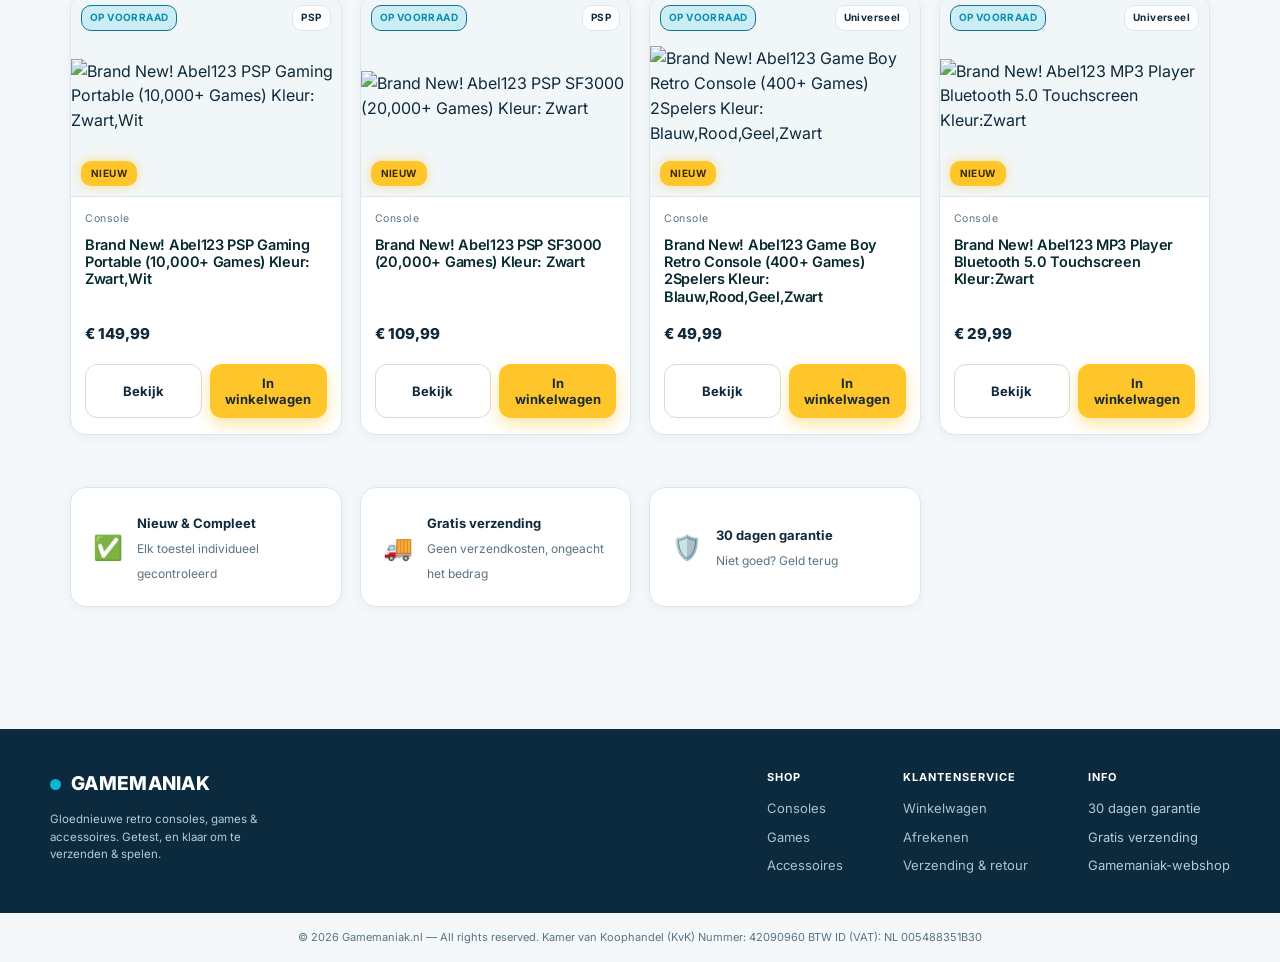
==== commit b3bbb4d4: "Update index.html" ====
--- a/index.html
+++ b/index.html
@@ -23,6 +23,8 @@
       <div class="hero-cta" style="margin-top:12px;">
         <a href="mailto:abelsoftware123@hotmail.com" class="btn btn-contact">✉️ Contact per e-mail</a>
         <a href="tel:+31610667625" class="btn btn-call">📞 Bel ons</a>
+<div class="hero-cta" style="margin-top:12px;">
+        <a href="https://play.google.com/store/apps/details?id=com.gamemaniak.winkel" class="btn btn-contact">📱Download Gratis op Google Playstore GameManiak.NL App</a>
       </div>
     </div>
     <div class="trust-card">
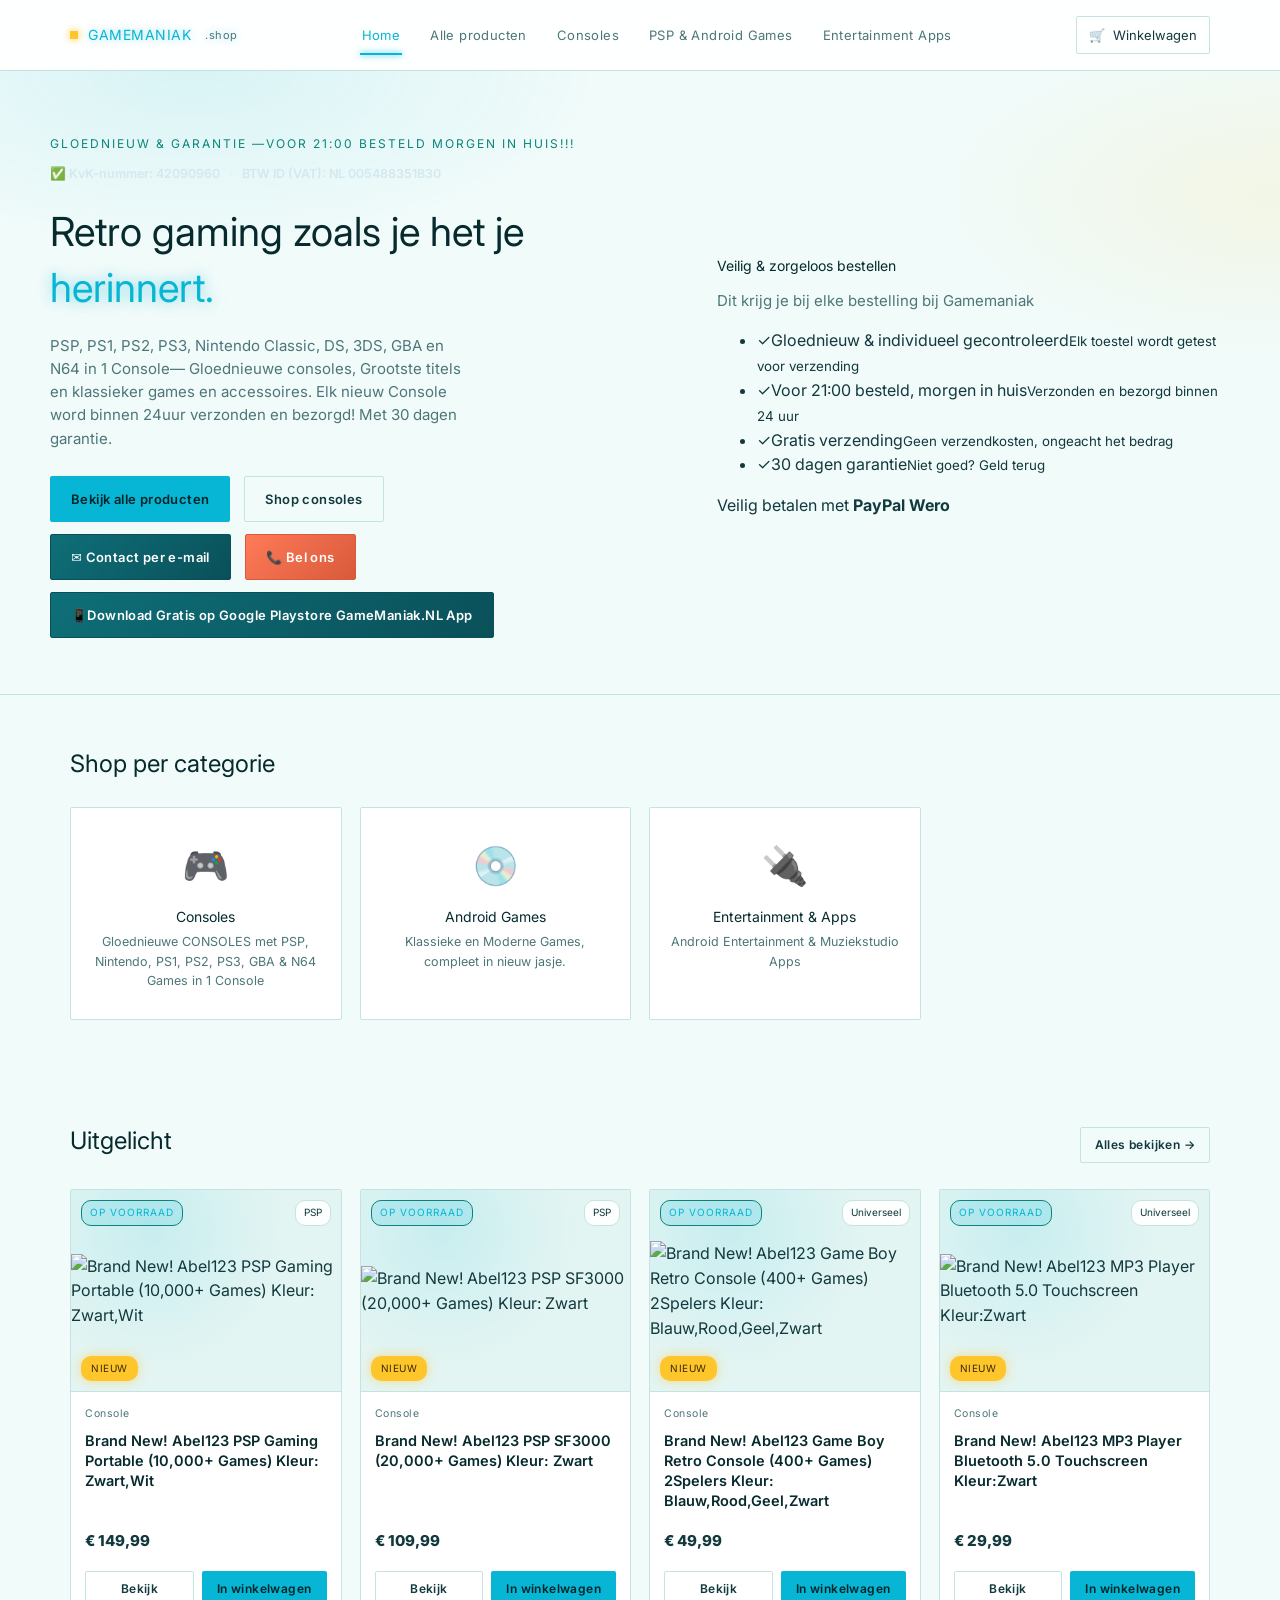
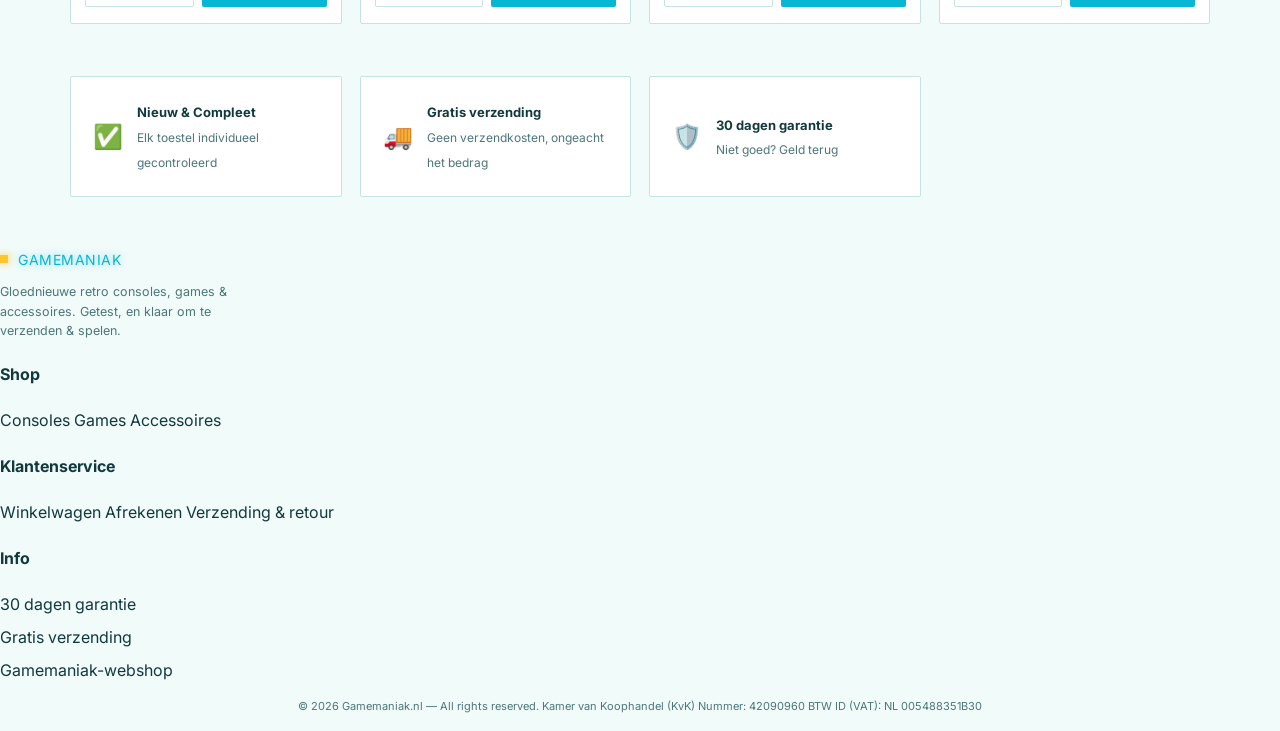
==== commit f74b84fd: "Update index.html" ====
--- a/index.html
+++ b/index.html
@@ -14,6 +14,11 @@
   <div class="hero-inner">
     <div>
       <div class="eyebrow">Gloednieuw &amp; Garantie &mdash;VOOR 21:00 BESTELD MORGEN IN HUIS!!!</div>
+      <div class="hero-legal" style="margin:10px 0 20px; font-size:12.5px; font-weight:600; color:#d3e8ef; line-height:1.6;">
+        <span style="white-space:nowrap;">✅ KvK-nummer: 42090960</span>
+        <span style="opacity:.5; margin:0 6px;">·</span>
+        <span style="white-space:nowrap;">BTW ID (VAT): NL 005488351B30</span>
+      </div>
       <h1>Retro gaming zoals je het je <span class="accent">herinnert.</span></h1>
       <p>PSP, PS1, PS2, PS3, Nintendo Classic, DS, 3DS, GBA en N64 in 1 Console— Gloednieuwe consoles, Grootste titels en klassieker games en accessoires. Elk nieuw Console word binnen 24uur verzonden en bezorgd! Met 30 dagen garantie.</p>
       <div class="hero-cta">
@@ -23,7 +28,8 @@
       <div class="hero-cta" style="margin-top:12px;">
         <a href="mailto:abelsoftware123@hotmail.com" class="btn btn-contact">✉️ Contact per e-mail</a>
         <a href="tel:+31610667625" class="btn btn-call">📞 Bel ons</a>
-<div class="hero-cta" style="margin-top:12px;">
+      </div>
+      <div class="hero-cta" style="margin-top:12px;">
         <a href="https://play.google.com/store/apps/details?id=com.gamemaniak.winkel" class="btn btn-contact">📱Download Gratis op Google Playstore GameManiak.NL App</a>
       </div>
     </div>
--- a/style.css
+++ b/style.css
@@ -1,22 +1,9 @@
 @import url('https://fonts.googleapis.com/css2?family=Inter:wght@400;500;600;700;800&display=swap');
+
 /* =========================================================
    GAMEMANIAK — vertrouwen: navy + cyaan + geel stylesheet
-   Design tokens:
-   --bg-void:      #f1fbfa   (near-black, slight green cast)
-   --bg-panel:     #ffffff
-   --bg-panel-2:   #e3f5f3
-   --phosphor:     #06b6d4   (CRT phosphor green)
-   --phosphor-dim: #0b857c
-   --magenta:      #ffc62b   (handheld backlight magenta)
-   --amber:        #ffb84d   (price / warning accent)
-   --paper:        #12393d   (body text, slightly cool white)
-   --paper-dim:    #4d7679
-   Display font: "Press Start 2P" (pixel) — used with restraint (headings, labels, prices)
-   Body font: "IBM Plex Sans" — readable, slightly technical
-   Mono/util font: "IBM Plex Mono" — SKUs, meta, code-like data
+   Volledig bestand, inclusief mobiele aanpassingen onderaan.
    ========================================================= */
-
-@import url('https://fonts.googleapis.com/css2?family=Press+Start+2P&family=IBM+Plex+Sans:wght@400;500;600;700&family=IBM+Plex+Mono:wght@400;500&display=swap');
 
 :root{
   --bg-void: #f1fbfa;
@@ -31,9 +18,9 @@
   --border: #c5e3e0;
   --danger: #e0452f;
   --radius: 2px;
-  --font-display: "Press Start 2P", monospace;
-  --font-body: "IBM Plex Sans", system-ui, sans-serif;
-  --font-mono: "IBM Plex Mono", monospace;
+  --font-display: "Inter", system-ui, sans-serif;
+  --font-body: "Inter", system-ui, sans-serif;
+  --font-mono: "Inter", system-ui, sans-serif;
 
   /* Contact / call button accents */
   --contact-red: #ff7a59;
@@ -42,8 +29,8 @@
   --contact-purple-dim: #0a5059;
 }
 
-*{ box-sizing: border-box; }
-html{ scroll-behavior: smooth; }
+*, *::before, *::after{ box-sizing: border-box; }
+html{ scroll-behavior: smooth; max-width: 100%; overflow-x: hidden; }
 
 body{
   margin: 0;
@@ -53,35 +40,13 @@
   line-height: 1.55;
   min-height: 100vh;
   position: relative;
-}
-
-/* subtle scanline + vignette overlay across the whole app */
-body::before{
-  content: "";
-  position: fixed;
-  inset: 0;
-  pointer-events: none;
-  z-index: 999;
-  background: repeating-linear-gradient(
-    to bottom,
-    rgba(255,255,255,0.018) 0px,
-    rgba(255,255,255,0.018) 1px,
-    transparent 1px,
-    transparent 3px
-  );
-  mix-blend-mode: overlay;
-}
-body::after{
-  content:"";
-  position: fixed;
-  inset: 0;
-  pointer-events: none;
-  z-index: 998;
-  box-shadow: inset 0 0 180px rgba(0,0,0,0.65);
+  max-width: 100%;
+  overflow-x: hidden;
 }
 
 a{ color: inherit; text-decoration: none; }
-img{ max-width: 100%; display:block; }
+img, video, svg{ max-width: 100%; }
+img{ display:block; }
 button{ font-family: inherit; cursor: pointer; }
 input, select, textarea{ font-family: var(--font-body); }
 
@@ -379,6 +344,7 @@
   flex-direction: column;
   transition: border-color .15s ease, transform .15s ease;
   position: relative;
+  min-width: 0;
 }
 .card:hover{ border-color: var(--phosphor-dim); transform: translateY(-2px); }
 .card-media{
@@ -392,12 +358,6 @@
     var(--bg-panel-2);
   border-bottom: 1px solid var(--border);
   overflow:hidden;
-}
-.card-media::after{
-  content:"";
-  position:absolute; inset:0;
-  background: repeating-linear-gradient(to bottom, transparent 0 2px, rgba(0,0,0,0.14) 2px 4px);
-  pointer-events:none;
 }
 .card-media .glyph{
   font-size: 40px;
@@ -425,13 +385,14 @@
   z-index: 2;
 }
 .badge-stock{ background: rgba(6,182,212,0.15); color: var(--phosphor); border:1px solid var(--phosphor-dim); }
-.badge-low{ background: rgba(255,184,77,0.15); color: var(--amber); border:1px solid #7a5a26; }
-.badge-out{ background: rgba(224,69,47,0.15); color: var(--danger); border:1px solid #6b2b2b; }
+.badge-low{ background: rgba(255,184,77,0.15); color: var(--amber); border:1px solid #e0a24a; }
+.badge-out{ background: rgba(224,69,47,0.15); color: var(--danger); border:1px solid #e08a7a; }
 .badge-cat{
   position:absolute;
   top: 10px; right: 10px;
-  background: rgba(0,0,0,0.55);
-  color: var(--paper-dim);
+  background: rgba(255,255,255,0.92);
+  color: var(--paper);
+  border:1px solid var(--border);
   font-family: var(--font-mono);
   font-size: 10px;
   padding: 4px 8px;
@@ -444,7 +405,7 @@
   background: var(--magenta);
   color: #3b2a00;
   font-family: var(--font-display);
-  font-size: 9px;
+  font-size: 10px;
   letter-spacing: 0.5px;
   text-transform: uppercase;
   padding: 5px 10px;
@@ -483,9 +444,9 @@
 }
 .price{
   font-family: var(--font-mono);
-  font-weight: 700;
+  font-weight: 800;
   font-size: 15px;
-  color: var(--amber);
+  color: var(--paper);
 }
 .price-old{
   font-family: var(--font-mono);
@@ -564,21 +525,14 @@
 }
 .product-media{
   aspect-ratio: 1/1;
-  background:
-    radial-gradient(circle at 30% 20%, rgba(6,182,212,0.14), transparent 55%),
-    var(--bg-panel);
-  border: 1px solid var(--border);
-  border-radius: 6px;
+  background: #f1f7f9;
+  border: 1px solid var(--border);
+  border-radius: 16px;
   display:flex;
   align-items:center;
   justify-content:center;
   position: relative;
   overflow: hidden;
-}
-.product-media::after{
-  content:"";
-  position:absolute; inset:0;
-  background: repeating-linear-gradient(to bottom, transparent 0 2px, rgba(0,0,0,0.14) 2px 4px);
 }
 .product-media .glyph{ font-size: 110px; z-index:2; filter: drop-shadow(0 0 20px rgba(6,182,212,0.35)); }
 .product-info .price{ font-size: 26px; }
@@ -595,6 +549,7 @@
   align-items:center;
   gap: 14px;
   margin: 18px 0;
+  flex-wrap: wrap;
 }
 .qty-control{
   display:flex;
@@ -722,7 +677,7 @@
   margin-top: 6px;
   padding-top: 16px;
 }
-.summary-row .price{ font-size: inherit; color: var(--amber); }
+.summary-row .price{ font-size: inherit; color: var(--paper); }
 .promo-row{
   display:flex;
   gap: 8px;
@@ -730,6 +685,7 @@
 }
 .promo-row input{
   flex:1;
+  min-width: 0;
   background: var(--bg-panel-2);
   border: 1px solid var(--border);
   color: var(--paper);
@@ -738,6 +694,7 @@
   font-family: var(--font-mono);
   font-size: 12px;
 }
+.promo-row .btn{ flex:0 0 auto; padding:11px 16px; }
 .promo-msg{ font-family: var(--font-mono); font-size: 11.5px; margin-top: 6px; min-height: 14px; }
 .promo-ok{ color: var(--phosphor); }
 .promo-bad{ color: var(--danger); }
@@ -865,257 +822,4 @@
 .demo-note{
   display:flex;
   gap: 10px;
-  align-items:flex-start;
-  background: rgba(255,184,77,0.08);
-  border: 1px solid #7a5a26;
-  border-radius: 6px;
-  padding: 12px 14px;
-  font-size: 12px;
-  color: var(--amber);
-  margin-bottom: 24px;
-}
-
-/* ---------- Confirmation ---------- */
-.confirm-wrap{
-  text-align:center;
-  max-width: 560px;
-  margin: 0 auto;
-  padding: 30px 0 10px;
-}
-.confirm-icon{
-  width: 74px; height: 74px;
-  border-radius: 50%;
-  border: 2px solid var(--phosphor);
-  display:flex; align-items:center; justify-content:center;
-  font-size: 30px;
-  margin: 0 auto 22px;
-  box-shadow: 0 0 24px rgba(6,182,212,0.35);
-  color: var(--phosphor);
-}
-.order-num{
-  font-family: var(--font-mono);
-  font-size: 13px;
-  color: var(--phosphor);
-  background: var(--bg-panel);
-  border: 1px solid var(--border);
-  display:inline-block;
-  padding: 8px 16px;
-  border-radius: 20px;
-  margin: 10px 0 26px;
-}
-.confirm-details{
-  text-align:left;
-  background: var(--bg-panel);
-  border: 1px solid var(--border);
-  border-radius: 6px;
-  padding: 22px;
-  margin-top: 26px;
-}
-
-/* ---------- Footer ---------- */
-.site-footer{
-  border-top: 1px solid var(--border);
-  padding: 40px 20px 30px;
-  margin-top: 60px;
-}
-.footer-inner{
-  max-width: 1180px;
-  margin: 0 auto;
-  display:flex;
-  justify-content: space-between;
-  gap: 20px;
-  flex-wrap: wrap;
-  font-family: var(--font-mono);
-  font-size: 12px;
-  color: var(--paper-dim);
-}
-.footer-cols{ display:flex; gap: 60px; flex-wrap: wrap; }
-.footer-col h4{
-  font-family: var(--font-mono);
-  font-size: 11px;
-  letter-spacing: 1px;
-  text-transform: uppercase;
-  color: var(--paper);
-  margin: 0 0 12px;
-}
-.footer-col a{ display:block; color: var(--paper-dim); margin-bottom: 8px; }
-.footer-col a:hover{ color: var(--phosphor); }
-
-/* ---------- Toast ---------- */
-.toast{
-  position: fixed;
-  bottom: 24px;
-  right: 24px;
-  background: var(--bg-panel);
-  border: 1px solid var(--phosphor-dim);
-  color: var(--phosphor);
-  font-family: var(--font-mono);
-  font-size: 12.5px;
-  padding: 14px 18px;
-  border-radius: 6px;
-  box-shadow: 0 4px 24px rgba(0,0,0,0.5);
-  z-index: 1000;
-  transform: translateY(20px);
-  opacity: 0;
-  transition: all .25s ease;
-  pointer-events:none;
-}
-.toast.show{ transform: translateY(0); opacity: 1; }
-
-/* ---------- Responsive ---------- */
-@media (max-width: 900px){
-  .hero-inner{ grid-template-columns: 1fr; }
-  .product-detail{ grid-template-columns: 1fr; }
-  .cart-layout, .checkout-layout{ grid-template-columns: 1fr; }
-  .form-row{ grid-template-columns: 1fr; }
-  .summary-panel, .order-summary-mini{ position: static; }
-}
-@media (max-width: 720px){
-  .main-nav{
-    position: absolute;
-    top: 100%; left:0; right:0;
-    background: var(--bg-void);
-    border-bottom: 1px solid var(--border);
-    flex-direction: column;
-    padding: 16px 20px;
-    gap: 16px;
-    display: none;
-  }
-  .main-nav.open{ display:flex; }
-  .nav-toggle{ display:inline-flex; }
-}
-
-@media (prefers-reduced-motion: reduce){
-  *{ animation-duration: 0.001ms !important; animation-iteration-count: 1 !important; transition-duration: 0.001ms !important; scroll-behavior: auto !important; }
-}
-
-
-/* Licht thema: geen scanlines/vignet, zachtere schaduwen, leesbaar scherm */
-body::before, body::after{ display:none; }
-.crt-screen .glow-text{ color:#7ff5ea; text-shadow:0 0 10px rgba(127,245,234,.6); }
-.crt-screen, .crt-screen *{ --phosphor:#7ff5ea; }
-:root{ --amber:#d98200; }
-.card-media::after{ display:none; }
-.badge-cat{ background: rgba(255,255,255,0.92); color: var(--paper); border:1px solid var(--border); }
-.badge-low{ border-color:#e0a24a; }
-.badge-out{ border-color:#e08a7a; }
-
-
-/* =========================================================
-   VERTROUWEN-THEMA
-   Navy = betrouwbaarheid, turquoise = fris/modern,
-   geel = actieknop (valt het meest op), veel wit = rust.
-   ========================================================= */
-:root{
-  --font-display: "Inter", system-ui, sans-serif;
-  --font-body: "Inter", system-ui, sans-serif;
-  --font-mono: "Inter", system-ui, sans-serif;
-  --radius: 12px;
-  --bg-void:#f4f8fa; --bg-panel:#ffffff; --bg-panel-2:#eaf3f6;
-  --paper:#10293b; --paper-dim:#5a7384; --border:#dce7ec;
-  --phosphor:#0891b2; --phosphor-dim:#0e7490;
-  --magenta:#ffc62b; --amber:#c97800;
-  --navy:#0b3550; --navy-2:#0a6a86;
-  --contact-purple:#0b3550; --contact-purple-dim:#082a3f;
-  --contact-red:#1fa74f;    --contact-red-dim:#168a3f;
-}
-body{ font-size:16px; }
-h1,h2,h3{ font-weight:800; letter-spacing:-0.02em; line-height:1.2; color:var(--paper); }
-h1{ font-size: clamp(30px,4.6vw,48px); }
-h2{ font-size: clamp(22px,3vw,30px); }
-h3{ font-size:17px; }
-.eyebrow{ font-weight:700; letter-spacing:1.4px; font-size:12px; color:var(--phosphor-dim); }
-
-/* Header */
-.site-header{ border-bottom:none; box-shadow:0 1px 14px rgba(16,41,59,.08); }
-.logo{ font-size:19px; font-weight:800; letter-spacing:.3px; color:var(--navy); text-shadow:none; }
-.logo .dot{ width:11px; height:11px; border-radius:50%; background:#06b6d4; box-shadow:none; }
-.logo span[style]{ color:var(--phosphor) !important; font-weight:700; }
-.main-nav{ font-size:14px; font-weight:600; letter-spacing:0; }
-.main-nav a{ color:var(--paper); }
-.main-nav a:hover,.main-nav a.active{ color:var(--phosphor-dim); }
-.main-nav a.active::after{ box-shadow:none; height:3px; border-radius:3px; }
-.cart-link{ border-radius:999px; font-weight:700; background:#fff; }
-.cart-count{ background:var(--phosphor); color:#fff; }
-
-/* Knoppen */
-.btn{ font-weight:700; font-size:14px; letter-spacing:0; border-radius:12px; padding:13px 22px; }
-.btn-primary{ background:#ffc62b; color:#1b2a33; box-shadow:0 6px 16px rgba(255,198,43,.45); }
-.btn-primary:hover{ background:#ffd24d; box-shadow:0 8px 22px rgba(255,198,43,.6); transform:translateY(-1px); }
-.btn-outline{ background:#fff; color:var(--paper); border-color:#cfdde4; }
-.btn-outline:hover{ border-color:var(--phosphor); color:var(--phosphor-dim); }
-.btn-contact:hover,.btn-call:hover{ box-shadow:0 8px 20px rgba(16,41,59,.25); }
-
-/* Hero */
-.hero{
-  border-bottom:none; padding:76px 20px 80px; color:#fff;
-  background:
-    radial-gradient(circle at 85% 15%, rgba(255,198,43,.18), transparent 38%),
-    radial-gradient(circle at 10% 90%, rgba(6,182,212,.35), transparent 45%),
-    linear-gradient(135deg,#0b3550 0%,#0a6a86 60%,#0ab4d6 100%);
-}
-.hero h1{ color:#fff; font-size:clamp(32px,4.8vw,52px); }
-.hero h1 .accent{ color:#ffd24d; text-shadow:none; }
-.hero p{ color:#d3e8ef; font-size:16.5px; max-width:52ch; }
-.hero .eyebrow{ color:#8be9ff; }
-.hero .btn-outline{ background:transparent; color:#fff; border-color:rgba(255,255,255,.55); }
-.hero .btn-outline:hover{ background:rgba(255,255,255,.12); border-color:#fff; color:#fff; }
-
-/* Vertrouwenskaart in de hero */
-.trust-card{
-  background:#fff; color:var(--paper); border-radius:20px; padding:30px 28px;
-  box-shadow:0 24px 60px rgba(4,25,40,.35);
-}
-.trust-card h3{ font-size:19px; margin:0 0 4px; }
-.trust-card .sub{ font-size:13px; color:var(--paper-dim); margin:0 0 18px; }
-.trust-card ul{ list-style:none; margin:0; padding:0; display:grid; gap:14px; }
-.trust-card li{ display:flex; gap:12px; align-items:flex-start; font-size:14.5px; font-weight:600; line-height:1.35; }
-.trust-card li small{ display:block; font-weight:400; color:var(--paper-dim); font-size:12.5px; margin-top:2px; }
-.trust-card .tick{
-  flex:0 0 26px; height:26px; border-radius:50%; background:rgba(8,145,178,.14);
-  color:var(--phosphor-dim); display:flex; align-items:center; justify-content:center; font-size:14px; font-weight:800;
-}
-.trust-card .pay{ margin-top:20px; padding-top:16px; border-top:1px solid var(--border); font-size:12.5px; color:var(--paper-dim); display:flex; gap:8px; align-items:center; flex-wrap:wrap; }
-.trust-card .pay b{ background:var(--bg-panel-2); color:var(--paper); border-radius:8px; padding:4px 10px; font-size:12px; }
-
-/* Kaarten */
-.card{ border-radius:16px; border-color:var(--border); box-shadow:0 2px 12px rgba(16,41,59,.05); }
-.card:hover{ border-color:#b6e3ee; box-shadow:0 14px 34px rgba(16,41,59,.12); transform:translateY(-3px); }
-.card-media{ background:#f1f7f9; }
-.price{ color:var(--paper); font-weight:800; }
-.price-old{ color:var(--paper-dim); }
-.badge,.badge-cat,.badge-tag{ font-family:var(--font-body); font-weight:700; letter-spacing:.4px; }
-.badge-tag{ font-size:10px; }
-.summary-row .price{ color:var(--paper); }
-
-/* Footer */
-.site-footer{ background:#0b2a3d; border-top:none; margin-top:70px; }
-.site-footer .footer-inner,.site-footer .footer-col a,.site-footer p{ color:#a9c2cf; font-family:var(--font-body); font-size:13px; }
-.site-footer .footer-col h4{ color:#fff; font-family:var(--font-body); font-weight:700; letter-spacing:1px; }
-.site-footer .footer-col a:hover{ color:#8be9ff; }
-.site-footer .logo{ color:#fff; }
-@media (max-width:760px){ .hero{ padding:48px 20px 52px; } }
-
-/* Knoppen in productkaarten passen binnen de kaart */
-.card .btn{ padding:11px 12px; font-size:13px; white-space:normal; text-align:center; min-width:0; }
-.card .btn-sm{ padding:10px 12px; }
-
-/* Winkelwagen: prijzen niet laten afbreken, kortingscode past in de kolom */
-.cart-row td{ white-space:nowrap; }
-.cart-row td:first-child{ white-space:normal; }
-.cart-table td, .cart-table td *{ font-family:var(--font-body); }
-.promo-row{ display:flex; gap:8px; }
-.promo-row input{ min-width:0; flex:1; }
-.promo-row .btn{ flex:0 0 auto; padding:11px 16px; }
-
-/* Footer: betere leesbaarheid */
-.site-footer, .site-footer *{ color:#b4cad6; }
-.site-footer h4, .site-footer .logo{ color:#fff !important; }
-.site-footer a:hover{ color:#8be9ff; }
-.site-footer .logo .dot{ background:#06b6d4; }
-.site-footer p, .site-footer .footer-inner > div:first-child p{ color:#b4cad6 !important; }
-
-/* Productpagina: kleinere titel, geen scanlines op de afbeelding */
-.product-media::after{ display:none; }
-.product-media{ background:#f1f7f9; border-radius:16px; }
-.product-info h1, .product-layout h1{ font-size:clamp(22px,2.6vw,30px); line-height:1.25; }
+  align-ite
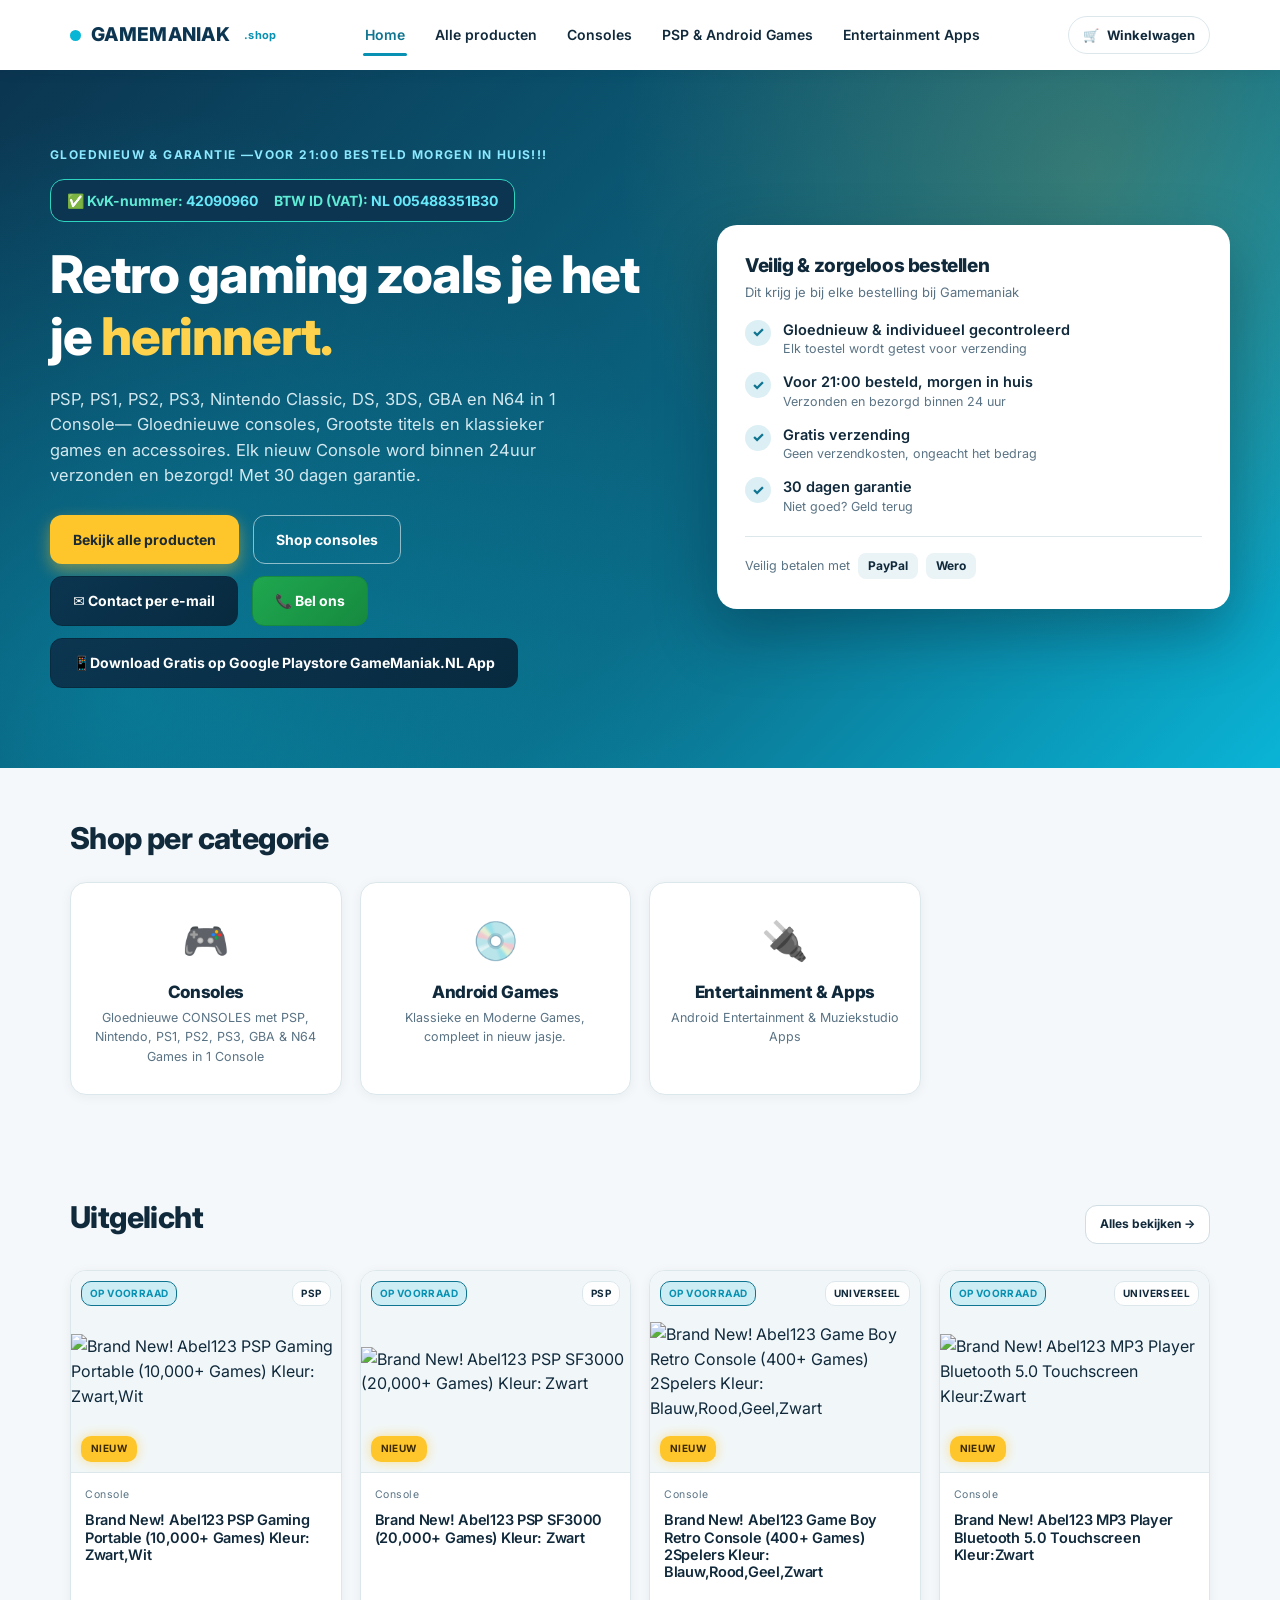
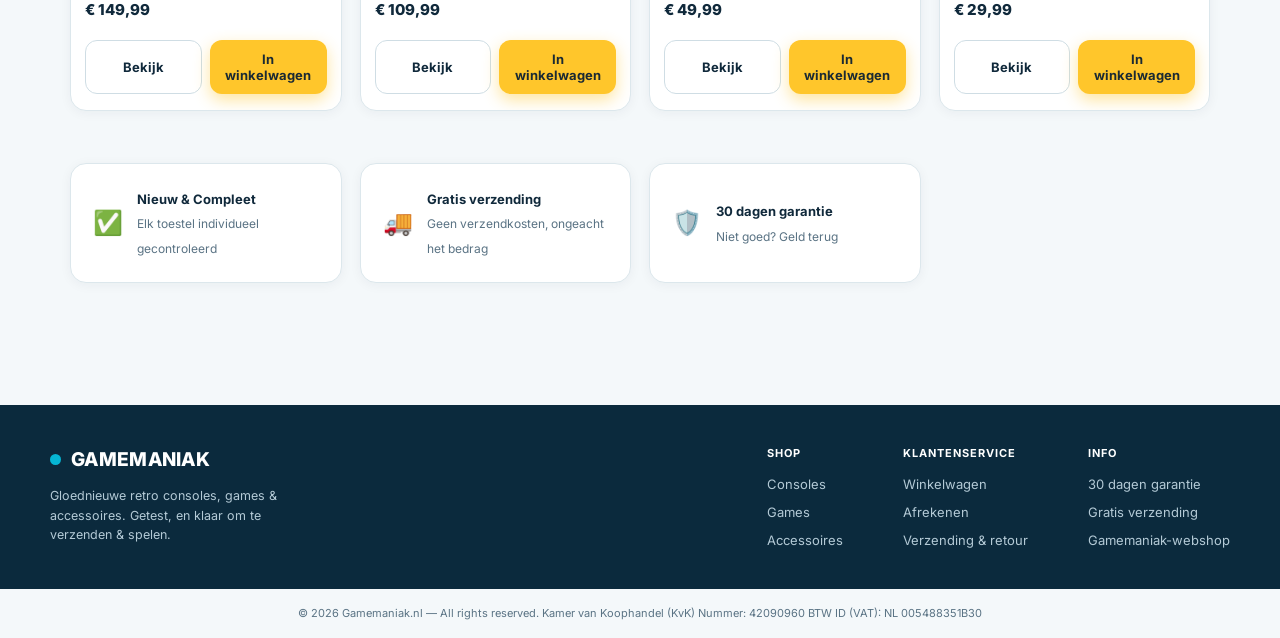
==== commit 1193640e: "Add files via upload" ====
--- a/index.html
+++ b/index.html
@@ -4,7 +4,7 @@
 <meta charset="UTF-8">
 <meta name="viewport" content="width=device-width, initial-scale=1.0">
 <title>Gamemaniak — PSP & RETRO Consoles, GameBoy & Android GAMES &amp; MP3 PLayer & Entertainment</title>
-<link rel="stylesheet" href="style.css">
+<link rel="stylesheet" href="style.css?v=4">
 </head>
 <body data-active="home">
 
@@ -14,10 +14,9 @@
   <div class="hero-inner">
     <div>
       <div class="eyebrow">Gloednieuw &amp; Garantie &mdash;VOOR 21:00 BESTELD MORGEN IN HUIS!!!</div>
-      <div class="hero-legal" style="margin:10px 0 20px; font-size:12.5px; font-weight:600; color:#d3e8ef; line-height:1.6;">
-        <span style="white-space:nowrap;">✅ KvK-nummer: 42090960</span>
-        <span style="opacity:.5; margin:0 6px;">·</span>
-        <span style="white-space:nowrap;">BTW ID (VAT): NL 005488351B30</span>
+      <div class="hero-legal" style="display:flex; flex-wrap:wrap; gap:4px 16px; width:fit-content; max-width:100%; margin:14px 0 22px; padding:10px 16px; background:#0b3550; border:1px solid #2dd4bf; border-radius:14px; font-size:14px; font-weight:700; line-height:1.5; color:#5eead4;">
+        <span style="white-space:nowrap;">✅ KvK-nummer: <b style="color:#67e8f9;">42090960</b></span>
+        <span style="white-space:nowrap;">BTW ID (VAT): <b style="color:#67e8f9;">NL 005488351B30</b></span>
       </div>
       <h1>Retro gaming zoals je het je <span class="accent">herinnert.</span></h1>
       <p>PSP, PS1, PS2, PS3, Nintendo Classic, DS, 3DS, GBA en N64 in 1 Console— Gloednieuwe consoles, Grootste titels en klassieker games en accessoires. Elk nieuw Console word binnen 24uur verzonden en bezorgd! Met 30 dagen garantie.</p>
--- a/style.css
+++ b/style.css
@@ -1,825 +1,324 @@
 @import url('https://fonts.googleapis.com/css2?family=Inter:wght@400;500;600;700;800&display=swap');
 
+/* GAMEMANIAK — navy + turquoise + geel. Compact bestand, mobiel inbegrepen.
+   Onderaan staat "EINDE style.css": zie je dat, dan is het bestand compleet. */
+
+:root{
+  --bg-void:#f4f8fa; --bg-panel:#ffffff; --bg-panel-2:#eaf3f6;
+  --paper:#10293b; --paper-dim:#5a7384; --border:#dce7ec;
+  --phosphor:#0891b2; --phosphor-dim:#0e7490;
+  --magenta:#ffc62b; --amber:#c97800; --danger:#e0452f;
+  --navy:#0b3550; --navy-2:#0a6a86;
+  --radius:12px;
+  --font-display:"Inter",system-ui,sans-serif;
+  --font-body:"Inter",system-ui,sans-serif;
+  --font-mono:"Inter",system-ui,sans-serif;
+  --contact-purple:#0b3550; --contact-purple-dim:#082a3f;
+  --contact-red:#1fa74f; --contact-red-dim:#168a3f;
+}
+
 /* =========================================================
-   GAMEMANIAK — vertrouwen: navy + cyaan + geel stylesheet
-   Volledig bestand, inclusief mobiele aanpassingen onderaan.
+   MOBIEL — staat bewust BOVENAAN en heeft extra specificiteit ("html "),
+   zodat het ook werkt als de rest van het bestand ooit wordt afgekapt.
    ========================================================= */
 
-:root{
-  --bg-void: #f1fbfa;
-  --bg-panel: #ffffff;
-  --bg-panel-2: #e3f5f3;
-  --phosphor: #06b6d4;
-  --phosphor-dim: #0b857c;
-  --magenta: #ffc62b;
-  --amber: #ffb84d;
-  --paper: #12393d;
-  --paper-dim: #4d7679;
-  --border: #c5e3e0;
-  --danger: #e0452f;
-  --radius: 2px;
-  --font-display: "Inter", system-ui, sans-serif;
-  --font-body: "Inter", system-ui, sans-serif;
-  --font-mono: "Inter", system-ui, sans-serif;
-
-  /* Contact / call button accents */
-  --contact-red: #ff7a59;
-  --contact-red-dim: #d85a3a;
-  --contact-purple: #0e6f78;
-  --contact-purple-dim: #0a5059;
-}
-
-*, *::before, *::after{ box-sizing: border-box; }
-html{ scroll-behavior: smooth; max-width: 100%; overflow-x: hidden; }
-
-body{
-  margin: 0;
-  background: var(--bg-void);
-  color: var(--paper);
-  font-family: var(--font-body);
-  line-height: 1.55;
-  min-height: 100vh;
-  position: relative;
-  max-width: 100%;
-  overflow-x: hidden;
-}
-
-a{ color: inherit; text-decoration: none; }
-img, video, svg{ max-width: 100%; }
+@media (max-width:900px){
+  html .hero-inner,html .product-detail,html .cart-layout,html .checkout-layout{ grid-template-columns:minmax(0,1fr); }
+  html .hero-inner>*,html .product-detail>*,html .cart-layout>*,html .checkout-layout>*{ min-width:0; }
+  html .form-row{ grid-template-columns:minmax(0,1fr); }
+  html .summary-panel,html .order-summary-mini{ position:static; }
+  html .hero-inner{ gap:28px; }
+}
+
+@media (max-width:720px){
+  html{ -webkit-text-size-adjust:100%; }
+  body{ padding-bottom:env(safe-area-inset-bottom); -webkit-tap-highlight-color:transparent; }
+  html .main-nav{ position:absolute; top:100%; left:0; right:0; z-index:99; background:#fff; border-bottom:1px solid var(--border); box-shadow:0 12px 24px rgba(16,41,59,.12); flex-direction:column; padding:8px 20px 12px; gap:0; display:none; }
+  html .main-nav.open{ display:flex; }
+  html .main-nav a{ padding:14px 2px; font-size:16px; border-bottom:1px solid var(--border); }
+  html .main-nav a:last-child{ border-bottom:0; }
+  html .main-nav a.active::after{ display:none; }
+  html .main-nav a.active{ color:var(--phosphor-dim); }
+  html .nav-toggle{ display:inline-flex; align-items:center; justify-content:center; }
+  html .header-inner{ padding:10px 14px; gap:8px; }
+  html .logo{ font-size:16px; gap:6px; min-width:0; }
+  html .logo span[style]{ font-size:12px !important; }
+  html .header-actions{ gap:8px; }
+  html .cart-link{ padding:10px 14px; font-size:13px; min-height:44px; }
+  html .hero{ padding:32px 16px 36px; }
+  html .hero h1{ font-size:clamp(28px,8.5vw,36px); line-height:1.15; overflow-wrap:break-word; }
+  html .hero p{ font-size:15px; line-height:1.6; max-width:none; }
+  html .hero .eyebrow{ font-size:11px; letter-spacing:.8px; line-height:1.5; }
+  html .hero-cta{ flex-direction:column; gap:10px; margin-top:18px; }
+  html .hero-cta .btn{ width:100%; min-height:48px; }
+  html .btn{ white-space:normal; text-align:center; }
+  html .trust-card{ padding:22px 18px; border-radius:16px; }
+  html .trust-card li{ font-size:14px; }
+  html .section{ padding:32px 16px; }
+  html .section-head{ flex-direction:column; align-items:flex-start; gap:10px; margin-bottom:18px; }
+  html h2{ font-size:22px; }
+  html .grid{ grid-template-columns:repeat(2,minmax(0,1fr)); gap:12px; }
+  html .card{ border-radius:14px; }
+  html .card-media{ aspect-ratio:1/1; }
+  html .badge{ top:6px; left:6px; font-size:9px; padding:3px 6px; }
+  html .badge-cat{ display:none; }
+  html .badge-tag{ bottom:6px; left:6px; font-size:9px; padding:3px 7px; }
+  html .card-body{ padding:10px 10px 12px; gap:6px; }
+  html .card-title{ font-size:13px; line-height:1.35; }
+  html .price{ font-size:15px; }
+  html .card-actions{ flex-direction:column; gap:6px; }
+  html .card .btn{ width:100%; min-height:42px; padding:10px 8px; font-size:12.5px; }
+  html .filter-bar{ flex-wrap:nowrap; overflow-x:auto; margin:0 -16px 18px; padding:0 16px 6px; scrollbar-width:none; }
+  html .filter-bar::-webkit-scrollbar{ display:none; }
+  html .chip{ flex:0 0 auto; white-space:nowrap; padding:10px 16px; }
+  html .toolbar{ flex-direction:column; align-items:stretch; }
+  html .search-input,html .select{ width:100%; min-width:0; font-size:16px; }
+  html .product-detail{ gap:20px; }
+  html .product-media{ aspect-ratio:4/3; }
+  html .product-info .price{ font-size:24px; }
+  html .qty-row .btn{ flex:1 1 100%; min-height:48px; }
+  html .spec-table td:first-child{ width:45%; }
+  html .cart-table,html .cart-table tbody{ display:block; width:100%; }
+  html .cart-table thead{ display:none; }
+  html .cart-table tr.cart-row{ display:flex; flex-wrap:wrap; align-items:center; gap:10px 16px; padding:16px 0; border-bottom:1px solid var(--border); }
+  html .cart-row td{ display:block; padding:0; border:0; white-space:normal; }
+  html .cart-row td:first-child{ flex:1 1 100%; }
+  html .summary-panel,html .order-summary-mini,html .form-section{ padding:18px; }
+  html .steps{ gap:6px; }
+  html .pay-method{ min-width:0; flex:1 1 100%; }
+  html .btn-block{ min-height:50px; }
+  html .site-footer{ padding:32px 16px 24px; margin-top:48px; }
+  html .footer-inner{ flex-direction:column; gap:24px; }
+  html .footer-cols{ display:grid; grid-template-columns:1fr 1fr; gap:24px 16px; width:100%; }
+  html .footer-cols .footer-col:last-child{ grid-column:1 / -1; }
+  html .toast{ left:16px; right:16px; bottom:calc(16px + env(safe-area-inset-bottom)); }
+}
+
+@media (max-width:480px){
+  html .cart-label{ display:none; }
+  html .cart-icon{ font-size:18px; }
+  html .logo{ font-size:15px; }
+}
+
+@media (max-width:360px){
+  html .grid{ grid-template-columns:minmax(0,1fr); }
+  html .card-media{ aspect-ratio:4/3; }
+}
+
+*,*::before,*::after{ box-sizing:border-box; }
+html{ scroll-behavior:smooth; max-width:100%; overflow-x:hidden; }
+body{ margin:0; background:var(--bg-void); color:var(--paper); font-family:var(--font-body); font-size:16px; line-height:1.55; min-height:100vh; max-width:100%; overflow-x:hidden; }
+a{ color:inherit; text-decoration:none; }
+img,video,svg{ max-width:100%; }
 img{ display:block; }
-button{ font-family: inherit; cursor: pointer; }
-input, select, textarea{ font-family: var(--font-body); }
-
-::selection{ background: var(--phosphor-dim); color: #032427; }
-
-:focus-visible{
-  outline: 2px solid var(--phosphor);
-  outline-offset: 2px;
-}
-
-.container{
-  max-width: 1180px;
-  margin: 0 auto;
-  padding: 0 20px;
-}
-
-/* ---------- Header / Nav ---------- */
-.site-header{
-  position: sticky;
-  top: 0;
-  z-index: 100;
-  background: rgba(255,255,255,0.92);
-  backdrop-filter: blur(6px);
-  border-bottom: 1px solid var(--border);
-}
-.header-inner{
-  display:flex;
-  align-items:center;
-  justify-content: space-between;
-  gap: 20px;
-  padding: 16px 20px;
-  max-width: 1180px;
-  margin: 0 auto;
-}
-.logo{
-  display:flex;
-  align-items:center;
-  gap: 10px;
-  font-family: var(--font-display);
-  font-size: 14px;
-  letter-spacing: 0.5px;
-  color: var(--phosphor);
-  text-shadow: 0 0 8px rgba(6,182,212,0.45);
-  white-space: nowrap;
-}
-.logo .dot{
-  width: 8px; height: 8px;
-  background: var(--magenta);
-  box-shadow: 0 0 8px var(--magenta);
-  display:inline-block;
-  flex-shrink: 0;
-}
-.main-nav{
-  display:flex;
-  gap: 26px;
-  font-family: var(--font-mono);
-  font-size: 13px;
-  letter-spacing: 0.4px;
-}
-.main-nav a{
-  color: var(--paper-dim);
-  position: relative;
-  padding: 4px 2px;
-  transition: color .15s ease;
-}
-.main-nav a:hover, .main-nav a.active{
-  color: var(--phosphor);
-}
-.main-nav a.active::after{
-  content:"";
-  position:absolute;
-  left:0; right:0; bottom:-6px;
-  height:2px;
-  background: var(--phosphor);
-  box-shadow: 0 0 6px var(--phosphor);
-}
-.header-actions{
-  display:flex;
-  align-items:center;
-  gap: 16px;
-}
-.cart-link{
-  display:flex;
-  align-items:center;
-  gap:8px;
-  font-family: var(--font-mono);
-  font-size: 13px;
-  border: 1px solid var(--border);
-  padding: 8px 12px;
-  border-radius: var(--radius);
-  color: var(--paper);
-  transition: border-color .15s ease, color .15s ease;
-}
-.cart-link:hover{ border-color: var(--phosphor); color: var(--phosphor); }
-.cart-count{
-  background: var(--magenta);
-  color: #3b2a00;
-  font-weight: 700;
-  font-size: 11px;
-  padding: 1px 6px;
-  border-radius: 10px;
-  min-width: 18px;
-  text-align:center;
-}
-.nav-toggle{
-  display:none;
-  background:none;
-  border:1px solid var(--border);
-  color: var(--paper);
-  padding: 8px 10px;
-  border-radius: var(--radius);
-}
-
-/* ---------- Typography helpers ---------- */
-.pixel{ font-family: var(--font-display); }
-.mono{ font-family: var(--font-mono); }
-.eyebrow{
-  font-family: var(--font-mono);
-  font-size: 12px;
-  letter-spacing: 2px;
-  text-transform: uppercase;
-  color: var(--phosphor-dim);
-}
-h1, h2, h3{
-  font-family: var(--font-display);
-  font-weight: 400;
-  line-height: 1.4;
-  margin: 0 0 14px;
-  color: #062a2d;
-}
-h1{ font-size: clamp(22px, 4vw, 34px); }
-h2{ font-size: clamp(18px, 2.6vw, 24px); }
-h3{ font-size: 14px; }
-p{ color: var(--paper-dim); margin: 0 0 14px; }
-
-/* ---------- Buttons ---------- */
-.btn{
-  display:inline-flex;
-  align-items:center;
-  justify-content:center;
-  gap: 8px;
-  font-family: var(--font-mono);
-  font-weight: 600;
-  font-size: 13px;
-  letter-spacing: 0.4px;
-  padding: 12px 20px;
-  border-radius: var(--radius);
-  border: 1px solid transparent;
-  transition: transform .1s ease, box-shadow .15s ease, background .15s ease, border-color .15s ease;
-  white-space: nowrap;
-}
-.btn:active{ transform: translateY(1px); }
-.btn-primary{
-  background: var(--phosphor);
-  color: #032427;
-  box-shadow: 0 0 0 rgba(6,182,212,0);
-}
-.btn-primary:hover{
-  box-shadow: 0 0 18px rgba(6,182,212,0.45);
-}
-.btn-primary:disabled{
-  background: var(--phosphor-dim);
-  opacity: 0.5;
-  cursor: not-allowed;
-  box-shadow: none;
-}
-.btn-outline{
-  background: transparent;
-  color: var(--paper);
-  border-color: var(--border);
-}
-.btn-outline:hover{ border-color: var(--phosphor); color: var(--phosphor); }
-.btn-magenta{
-  background: var(--magenta);
-  color: #3b2a00;
-}
-.btn-magenta:hover{ box-shadow: 0 0 18px rgba(255,198,43,0.4); }
-.btn-block{ width: 100%; }
-.btn-sm{ padding: 8px 14px; font-size: 12px; }
-
-/* ---------- Contact / Call buttons ---------- */
-.btn-contact{
-  background: linear-gradient(135deg, var(--contact-purple), var(--contact-purple-dim));
-  color: #fff;
-  border-color: var(--contact-purple-dim);
-}
-.btn-contact:hover{
-  box-shadow: 0 0 20px rgba(14,111,120,0.55);
-  border-color: var(--contact-purple);
-}
-.btn-call{
-  background: linear-gradient(135deg, var(--contact-red), var(--contact-red-dim));
-  color: #fff;
-  border-color: var(--contact-red-dim);
-}
-.btn-call:hover{
-  box-shadow: 0 0 20px rgba(255,122,89,0.55);
-  border-color: var(--contact-red);
-}
-
-/* ---------- Hero ---------- */
-.hero{
-  position: relative;
-  padding: 64px 20px 56px;
-  border-bottom: 1px solid var(--border);
-  overflow: hidden;
+button{ font-family:inherit; cursor:pointer; }
+input,select,textarea{ font-family:var(--font-body); }
+:focus-visible{ outline:2px solid var(--phosphor); outline-offset:2px; }
+.container{ max-width:1180px; margin:0 auto; padding:0 20px; }
+
+/* ---------- Typografie ---------- */
+h1,h2,h3{ font-family:var(--font-display); font-weight:800; letter-spacing:-0.02em; line-height:1.2; margin:0 0 14px; color:var(--paper); }
+h1{ font-size:clamp(30px,4.6vw,48px); }
+h2{ font-size:clamp(22px,3vw,30px); }
+h3{ font-size:17px; }
+p{ color:var(--paper-dim); margin:0 0 14px; }
+.eyebrow{ font-weight:700; letter-spacing:1.4px; font-size:12px; text-transform:uppercase; color:var(--phosphor-dim); }
+.pixel{ font-family:var(--font-display); }
+.mono{ font-family:var(--font-mono); }
+
+/* ---------- Header ---------- */
+.site-header{ position:sticky; top:0; z-index:100; background:rgba(255,255,255,.95); backdrop-filter:blur(6px); box-shadow:0 1px 14px rgba(16,41,59,.08); }
+.header-inner{ display:flex; align-items:center; justify-content:space-between; gap:20px; padding:16px 20px; max-width:1180px; margin:0 auto; }
+.logo{ display:flex; align-items:center; gap:10px; font-size:19px; font-weight:800; letter-spacing:.3px; color:var(--navy); white-space:nowrap; }
+.logo .dot{ width:11px; height:11px; border-radius:50%; background:#06b6d4; display:inline-block; flex-shrink:0; }
+.logo span[style]{ color:var(--phosphor) !important; font-weight:700; }
+.main-nav{ display:flex; gap:26px; font-size:14px; font-weight:600; }
+.main-nav a{ color:var(--paper); position:relative; padding:4px 2px; transition:color .15s ease; }
+.main-nav a:hover,.main-nav a.active{ color:var(--phosphor-dim); }
+.main-nav a.active::after{ content:""; position:absolute; left:0; right:0; bottom:-6px; height:3px; border-radius:3px; background:var(--phosphor); }
+.header-actions{ display:flex; align-items:center; gap:16px; }
+.cart-link{ display:flex; align-items:center; gap:8px; font-size:13px; font-weight:700; background:#fff; border:1px solid var(--border); padding:8px 14px; border-radius:999px; color:var(--paper); white-space:nowrap; transition:border-color .15s ease, color .15s ease; }
+.cart-link:hover{ border-color:var(--phosphor); color:var(--phosphor-dim); }
+.cart-count{ background:var(--phosphor); color:#fff; font-weight:700; font-size:11px; padding:1px 6px; border-radius:10px; min-width:18px; text-align:center; }
+.nav-toggle{ display:none; background:#fff; border:1px solid var(--border); color:var(--paper); font-size:18px; line-height:1; min-width:44px; min-height:44px; padding:8px 10px; border-radius:12px; }
+
+/* ---------- Knoppen ---------- */
+.btn{ display:inline-flex; align-items:center; justify-content:center; gap:8px; font-weight:700; font-size:14px; padding:13px 22px; border-radius:12px; border:1px solid transparent; transition:transform .1s ease, box-shadow .15s ease, background .15s ease, border-color .15s ease; white-space:nowrap; }
+.btn:active{ transform:translateY(1px); }
+.btn-primary{ background:#ffc62b; color:#1b2a33; box-shadow:0 6px 16px rgba(255,198,43,.45); }
+.btn-primary:hover{ background:#ffd24d; box-shadow:0 8px 22px rgba(255,198,43,.6); transform:translateY(-1px); }
+.btn-primary:disabled{ opacity:.5; cursor:not-allowed; box-shadow:none; transform:none; }
+.btn-outline{ background:#fff; color:var(--paper); border-color:#cfdde4; }
+.btn-outline:hover{ border-color:var(--phosphor); color:var(--phosphor-dim); }
+.btn-magenta{ background:var(--magenta); color:#3b2a00; }
+.btn-contact{ background:linear-gradient(135deg,var(--contact-purple),var(--contact-purple-dim)); color:#fff; border-color:var(--contact-purple-dim); }
+.btn-call{ background:linear-gradient(135deg,var(--contact-red),var(--contact-red-dim)); color:#fff; border-color:var(--contact-red-dim); }
+.btn-contact:hover,.btn-call:hover{ box-shadow:0 8px 20px rgba(16,41,59,.25); }
+.btn-block{ width:100%; }
+.btn-sm{ padding:9px 14px; font-size:12px; }
+
+/* ---------- Hero (navy -> turquoise) ---------- */
+.hero{ position:relative; padding:76px 20px 80px; color:#fff; overflow:hidden;
   background:
-    radial-gradient(ellipse 700px 300px at 15% 0%, rgba(6,182,212,0.10), transparent 60%),
-    radial-gradient(ellipse 600px 280px at 100% 20%, rgba(255,198,43,0.10), transparent 60%);
-}
-.hero-inner{
-  max-width: 1180px;
-  margin: 0 auto;
-  display:grid;
-  grid-template-columns: 1.1fr 0.9fr;
-  gap: 40px;
-  align-items:center;
-}
-.hero h1{
-  font-size: clamp(24px, 4.2vw, 40px);
-  margin-bottom: 18px;
-}
-.hero h1 .accent{ color: var(--phosphor); text-shadow: 0 0 14px rgba(6,182,212,0.5); }
-.hero p{ font-size: 15px; max-width: 46ch; }
-.hero-cta{ display:flex; gap: 14px; margin-top: 26px; flex-wrap: wrap; }
-
-.crt-frame{
-  position: relative;
-  aspect-ratio: 16/11;
-  background: var(--bg-panel);
-  border: 1px solid var(--border);
-  border-radius: 10px;
-  padding: 18px;
-  display:flex;
-  align-items:center;
-  justify-content:center;
-  box-shadow: 0 0 40px rgba(0,0,0,0.5), inset 0 0 30px rgba(0,0,0,0.6);
-}
-.crt-screen{
-  width: 100%;
-  height: 100%;
-  border-radius: 6px;
-  background: linear-gradient(160deg, #0b4a50, #06343a 70%);
-  display:flex;
-  align-items:center;
-  justify-content:center;
-  position: relative;
-  overflow:hidden;
-  border: 1px solid #06b6d4;
-}
-.crt-screen .glow-text{
-  font-family: var(--font-display);
-  font-size: 12px;
-  color: var(--phosphor);
-  text-align:center;
-  text-shadow: 0 0 10px rgba(6,182,212,0.7);
-  line-height: 2.2;
-  z-index: 2;
-  padding: 20px;
-}
-.crt-screen::after{
-  content:"";
-  position:absolute; inset:0;
-  background: repeating-linear-gradient(to bottom, transparent 0 2px, rgba(0,0,0,0.25) 2px 4px);
-}
-.blink{ animation: blink 1.1s steps(1) infinite; }
-@keyframes blink{ 50%{ opacity: 0; } }
-
-/* ---------- Section shell ---------- */
-.section{
-  padding: 52px 20px;
-}
-.section-head{
-  display:flex;
-  align-items: baseline;
-  justify-content: space-between;
-  gap: 20px;
-  margin-bottom: 26px;
-  flex-wrap: wrap;
-}
+    radial-gradient(circle at 85% 15%, rgba(255,198,43,.18), transparent 38%),
+    radial-gradient(circle at 10% 90%, rgba(6,182,212,.35), transparent 45%),
+    linear-gradient(135deg,#0b3550 0%,#0a6a86 60%,#0ab4d6 100%); }
+.hero-inner{ max-width:1180px; margin:0 auto; display:grid; grid-template-columns:1.1fr .9fr; gap:40px; align-items:center; }
+.hero h1{ color:#fff; font-size:clamp(32px,4.8vw,52px); margin-bottom:18px; }
+.hero h1 .accent{ color:#ffd24d; }
+.hero p{ color:#d3e8ef; font-size:16.5px; max-width:52ch; }
+.hero .eyebrow{ color:#8be9ff; }
+.hero-cta{ display:flex; gap:14px; margin-top:26px; flex-wrap:wrap; }
+.hero .btn-outline{ background:transparent; color:#fff; border-color:rgba(255,255,255,.55); }
+.hero .btn-outline:hover{ background:rgba(255,255,255,.12); border-color:#fff; color:#fff; }
+
+.trust-card{ background:#fff; color:var(--paper); border-radius:20px; padding:30px 28px; box-shadow:0 24px 60px rgba(4,25,40,.35); }
+.trust-card h3{ font-size:19px; margin:0 0 4px; }
+.trust-card .sub{ font-size:13px; color:var(--paper-dim); margin:0 0 18px; }
+.trust-card ul{ list-style:none; margin:0; padding:0; display:grid; gap:14px; }
+.trust-card li{ display:flex; gap:12px; align-items:flex-start; font-size:14.5px; font-weight:600; line-height:1.35; }
+.trust-card li small{ display:block; font-weight:400; color:var(--paper-dim); font-size:12.5px; margin-top:2px; }
+.trust-card .tick{ flex:0 0 26px; height:26px; border-radius:50%; background:rgba(8,145,178,.14); color:var(--phosphor-dim); display:flex; align-items:center; justify-content:center; font-size:14px; font-weight:800; }
+.trust-card .pay{ margin-top:20px; padding-top:16px; border-top:1px solid var(--border); font-size:12.5px; color:var(--paper-dim); display:flex; gap:8px; align-items:center; flex-wrap:wrap; }
+.trust-card .pay b{ background:var(--bg-panel-2); color:var(--paper); border-radius:8px; padding:4px 10px; font-size:12px; }
+
+/* ---------- Secties ---------- */
+.section{ padding:52px 20px; }
+.section-head{ display:flex; align-items:baseline; justify-content:space-between; gap:20px; margin-bottom:26px; flex-wrap:wrap; }
 .section-head h2{ margin:0; }
 
-/* ---------- Product grid & cards ---------- */
-.grid{
-  display:grid;
-  grid-template-columns: repeat(auto-fill, minmax(230px, 1fr));
-  gap: 18px;
-}
-.card{
-  background: var(--bg-panel);
-  border: 1px solid var(--border);
-  border-radius: var(--radius);
-  overflow: hidden;
-  display:flex;
-  flex-direction: column;
-  transition: border-color .15s ease, transform .15s ease;
-  position: relative;
-  min-width: 0;
-}
-.card:hover{ border-color: var(--phosphor-dim); transform: translateY(-2px); }
-.card-media{
-  aspect-ratio: 4/3;
-  position: relative;
-  display:flex;
-  align-items:center;
-  justify-content:center;
-  background:
-    radial-gradient(circle at 30% 20%, rgba(6,182,212,0.12), transparent 55%),
-    var(--bg-panel-2);
-  border-bottom: 1px solid var(--border);
-  overflow:hidden;
-}
-.card-media .glyph{
-  font-size: 40px;
-  filter: drop-shadow(0 0 10px rgba(6,182,212,0.35));
-}
-.card-media .card-image{
-  max-width: 100%;
-  max-height: 100%;
-  width: auto;
-  height: auto;
-  object-fit: contain;
-  position: relative;
-  z-index: 1;
-  image-rendering: -webkit-optimize-contrast;
-}
-.badge{
-  position:absolute;
-  top: 10px; left: 10px;
-  font-family: var(--font-mono);
-  font-size: 10px;
-  letter-spacing: 1px;
-  text-transform: uppercase;
-  padding: 4px 8px;
-  border-radius: 10px;
-  z-index: 2;
-}
-.badge-stock{ background: rgba(6,182,212,0.15); color: var(--phosphor); border:1px solid var(--phosphor-dim); }
-.badge-low{ background: rgba(255,184,77,0.15); color: var(--amber); border:1px solid #e0a24a; }
-.badge-out{ background: rgba(224,69,47,0.15); color: var(--danger); border:1px solid #e08a7a; }
-.badge-cat{
-  position:absolute;
-  top: 10px; right: 10px;
-  background: rgba(255,255,255,0.92);
-  color: var(--paper);
-  border:1px solid var(--border);
-  font-family: var(--font-mono);
-  font-size: 10px;
-  padding: 4px 8px;
-  border-radius: 10px;
-  z-index: 2;
-}
-.badge-tag{
-  position:absolute;
-  bottom: 10px; left: 10px;
-  background: var(--magenta);
-  color: #3b2a00;
-  font-family: var(--font-display);
-  font-size: 10px;
-  letter-spacing: 0.5px;
-  text-transform: uppercase;
-  padding: 5px 10px;
-  border-radius: 10px;
-  box-shadow: 0 0 12px rgba(255,198,43,0.5);
-  z-index: 2;
-}
-.card-body{
-  padding: 14px 14px 16px;
-  display:flex;
-  flex-direction: column;
-  gap: 8px;
-  flex: 1;
-}
-.card-eyebrow{
-  font-family: var(--font-mono);
-  font-size: 10.5px;
-  color: var(--paper-dim);
-  letter-spacing: 0.5px;
-}
-.card-title{
-  font-family: var(--font-body);
-  font-weight: 600;
-  font-size: 14.5px;
-  color: #062a2d;
-  margin: 0;
-}
-.card-title a{ color: inherit; }
-.card-title a:hover{ color: var(--phosphor); }
-.card-price-row{
-  margin-top: auto;
-  display:flex;
-  align-items:center;
-  justify-content: space-between;
-  padding-top: 8px;
-}
-.price{
-  font-family: var(--font-mono);
-  font-weight: 800;
-  font-size: 15px;
-  color: var(--paper);
-}
-.price-old{
-  font-family: var(--font-mono);
-  font-size: 11px;
-  color: var(--paper-dim);
-  text-decoration: line-through;
-  margin-right: 6px;
-}
-.card-actions{ display:flex; gap:8px; margin-top: 10px; }
+/* ---------- Productgrid & kaarten ---------- */
+.grid{ display:grid; grid-template-columns:repeat(auto-fill,minmax(230px,1fr)); gap:18px; }
+.card{ background:var(--bg-panel); border:1px solid var(--border); border-radius:16px; box-shadow:0 2px 12px rgba(16,41,59,.05); overflow:hidden; display:flex; flex-direction:column; position:relative; min-width:0; transition:border-color .15s ease, transform .15s ease, box-shadow .15s ease; }
+.card:hover{ border-color:#b6e3ee; box-shadow:0 14px 34px rgba(16,41,59,.12); transform:translateY(-3px); }
+.card-media{ aspect-ratio:4/3; position:relative; display:flex; align-items:center; justify-content:center; background:#f1f7f9; border-bottom:1px solid var(--border); overflow:hidden; }
+.card-media .glyph{ font-size:40px; }
+.card-media .card-image{ max-width:100%; max-height:100%; width:auto; height:auto; object-fit:contain; position:relative; z-index:1; }
+.badge,.badge-cat,.badge-tag{ position:absolute; font-family:var(--font-body); font-weight:700; letter-spacing:.4px; font-size:10px; text-transform:uppercase; padding:4px 8px; border-radius:10px; z-index:2; }
+.badge{ top:10px; left:10px; }
+.badge-stock{ background:rgba(6,182,212,.15); color:var(--phosphor); border:1px solid var(--phosphor-dim); }
+.badge-low{ background:rgba(255,184,77,.15); color:var(--amber); border:1px solid #e0a24a; }
+.badge-out{ background:rgba(224,69,47,.15); color:var(--danger); border:1px solid #e08a7a; }
+.badge-cat{ top:10px; right:10px; background:rgba(255,255,255,.92); color:var(--paper); border:1px solid var(--border); }
+.badge-tag{ bottom:10px; left:10px; background:var(--magenta); color:#3b2a00; padding:5px 10px; box-shadow:0 0 12px rgba(255,198,43,.5); }
+.card-body{ padding:14px 14px 16px; display:flex; flex-direction:column; gap:8px; flex:1; }
+.card-eyebrow{ font-size:10.5px; color:var(--paper-dim); letter-spacing:.5px; }
+.card-title{ font-weight:600; font-size:14.5px; color:var(--paper); margin:0; }
+.card-title a:hover{ color:var(--phosphor); }
+.card-price-row{ margin-top:auto; display:flex; align-items:center; justify-content:space-between; padding-top:8px; }
+.price{ font-weight:800; font-size:15px; color:var(--paper); }
+.price-old{ font-size:11px; color:var(--paper-dim); text-decoration:line-through; margin-right:6px; }
+.card-actions{ display:flex; gap:8px; margin-top:10px; }
+.card .btn{ padding:11px 12px; font-size:13px; white-space:normal; text-align:center; min-width:0; }
+.card .btn-sm{ padding:10px 12px; }
 
 /* ---------- Filters ---------- */
-.filter-bar{
-  display:flex;
-  flex-wrap: wrap;
-  gap: 10px;
-  margin-bottom: 24px;
-}
-.chip{
-  font-family: var(--font-mono);
-  font-size: 12px;
-  padding: 8px 14px;
-  border: 1px solid var(--border);
-  border-radius: 20px;
-  color: var(--paper-dim);
-  background: transparent;
-  transition: all .15s ease;
-}
-.chip:hover{ border-color: var(--phosphor-dim); color: var(--paper); }
-.chip.active{
-  background: var(--phosphor);
-  color: #032427;
-  border-color: var(--phosphor);
-  font-weight: 600;
-}
-.toolbar{
-  display:flex;
-  align-items:center;
-  justify-content: space-between;
-  gap: 16px;
-  margin-bottom: 18px;
-  flex-wrap: wrap;
-}
-.search-input{
-  background: var(--bg-panel);
-  border: 1px solid var(--border);
-  color: var(--paper);
-  padding: 10px 14px;
-  border-radius: var(--radius);
-  font-size: 13px;
-  min-width: 220px;
-}
-.search-input:focus{ border-color: var(--phosphor); }
-.select{
-  background: var(--bg-panel);
-  border: 1px solid var(--border);
-  color: var(--paper);
-  padding: 10px 12px;
-  border-radius: var(--radius);
-  font-size: 13px;
-  font-family: var(--font-mono);
-}
-
-/* ---------- Product detail ---------- */
-.breadcrumb{
-  font-family: var(--font-mono);
-  font-size: 12px;
-  color: var(--paper-dim);
-  margin-bottom: 22px;
-}
-.breadcrumb a:hover{ color: var(--phosphor); }
-.product-detail{
-  display:grid;
-  grid-template-columns: 1fr 1fr;
-  gap: 44px;
-  align-items:start;
-}
-.product-media{
-  aspect-ratio: 1/1;
-  background: #f1f7f9;
-  border: 1px solid var(--border);
-  border-radius: 16px;
-  display:flex;
-  align-items:center;
-  justify-content:center;
-  position: relative;
-  overflow: hidden;
-}
-.product-media .glyph{ font-size: 110px; z-index:2; filter: drop-shadow(0 0 20px rgba(6,182,212,0.35)); }
-.product-info .price{ font-size: 26px; }
-.stock-line{
-  font-family: var(--font-mono);
-  font-size: 12.5px;
-  margin: 10px 0 20px;
-}
-.stock-in{ color: var(--phosphor); }
-.stock-low{ color: var(--amber); }
-.stock-out{ color: var(--danger); }
-.qty-row{
-  display:flex;
-  align-items:center;
-  gap: 14px;
-  margin: 18px 0;
-  flex-wrap: wrap;
-}
-.qty-control{
-  display:flex;
-  align-items:center;
-  border: 1px solid var(--border);
-  border-radius: var(--radius);
-}
-.qty-control button{
-  background: transparent;
-  border: none;
-  color: var(--paper);
-  width: 34px;
-  height: 38px;
-  font-size: 16px;
-}
-.qty-control button:hover{ color: var(--phosphor); }
-.qty-control input{
-  width: 44px;
-  text-align:center;
-  background: transparent;
-  border: none;
-  border-left: 1px solid var(--border);
-  border-right: 1px solid var(--border);
-  color: var(--paper);
-  height: 38px;
-  font-family: var(--font-mono);
-}
-.spec-table{
-  width: 100%;
-  border-collapse: collapse;
-  margin-top: 26px;
-  font-size: 13.5px;
-}
-.spec-table tr{ border-bottom: 1px solid var(--border); }
-.spec-table td{ padding: 10px 0; }
-.spec-table td:first-child{
-  color: var(--paper-dim);
-  font-family: var(--font-mono);
-  font-size: 12px;
-  width: 40%;
-}
-.detail-tag{
-  display:inline-block;
-  font-family: var(--font-mono);
-  font-size: 11px;
-  color: var(--phosphor);
-  border: 1px solid var(--phosphor-dim);
-  padding: 3px 9px;
-  border-radius: 10px;
-  margin-bottom: 14px;
-}
-
-/* ---------- Cart page ---------- */
-.cart-layout{
-  display:grid;
-  grid-template-columns: 1fr 340px;
-  gap: 32px;
-  align-items:start;
-}
-.cart-table{ width:100%; border-collapse: collapse; }
-.cart-table th{
-  text-align:left;
-  font-family: var(--font-mono);
-  font-size: 11px;
-  letter-spacing: 1px;
-  text-transform: uppercase;
-  color: var(--paper-dim);
-  padding: 0 0 14px;
-  border-bottom: 1px solid var(--border);
-}
-.cart-row td{
-  padding: 18px 0;
-  border-bottom: 1px solid var(--border);
-  vertical-align: middle;
-}
-.cart-item{
-  display:flex;
-  align-items:center;
-  gap: 14px;
-}
-.cart-thumb{
-  width: 60px; height: 60px;
-  background: var(--bg-panel-2);
-  border: 1px solid var(--border);
-  border-radius: 4px;
-  display:flex; align-items:center; justify-content:center;
-  font-size: 24px;
-  flex-shrink: 0;
-}
-.cart-item-name{ font-weight: 600; font-size: 13.5px; color:#062a2d; }
-.cart-item-meta{ font-family: var(--font-mono); font-size: 11px; color: var(--paper-dim); margin-top: 3px; }
-.remove-link{
-  font-family: var(--font-mono);
-  font-size: 11px;
-  color: var(--danger);
-  background: none;
-  border: none;
-  padding: 0;
-  margin-top: 6px;
-}
-.remove-link:hover{ text-decoration: underline; }
-.qty-control.sm button{ width: 28px; height: 30px; font-size: 14px; }
-.qty-control.sm input{ width: 36px; height: 30px; font-size: 12px; }
-
-.summary-panel{
-  background: var(--bg-panel);
-  border: 1px solid var(--border);
-  border-radius: 6px;
-  padding: 22px;
-  position: sticky;
-  top: 90px;
-}
-.summary-row{
-  display:flex;
-  justify-content: space-between;
-  font-size: 13.5px;
-  padding: 9px 0;
-  color: var(--paper-dim);
-}
-.summary-row.total{
-  color: #062a2d;
-  font-weight: 700;
-  font-size: 16px;
-  border-top: 1px solid var(--border);
-  margin-top: 6px;
-  padding-top: 16px;
-}
-.summary-row .price{ font-size: inherit; color: var(--paper); }
-.promo-row{
-  display:flex;
-  gap: 8px;
-  margin: 16px 0;
-}
-.promo-row input{
-  flex:1;
-  min-width: 0;
-  background: var(--bg-panel-2);
-  border: 1px solid var(--border);
-  color: var(--paper);
-  padding: 9px 10px;
-  border-radius: var(--radius);
-  font-family: var(--font-mono);
-  font-size: 12px;
-}
+.filter-bar{ display:flex; flex-wrap:wrap; gap:10px; margin-bottom:24px; }
+.chip{ font-size:12px; font-weight:600; padding:8px 14px; border:1px solid var(--border); border-radius:20px; color:var(--paper-dim); background:#fff; transition:all .15s ease; }
+.chip:hover{ border-color:var(--phosphor); color:var(--paper); }
+.chip.active{ background:var(--phosphor); color:#fff; border-color:var(--phosphor); }
+.toolbar{ display:flex; align-items:center; justify-content:space-between; gap:16px; margin-bottom:18px; flex-wrap:wrap; }
+.search-input,.select{ background:#fff; border:1px solid var(--border); color:var(--paper); padding:10px 14px; border-radius:var(--radius); font-size:14px; }
+.search-input{ min-width:220px; }
+.search-input:focus{ border-color:var(--phosphor); }
+
+/* ---------- Productpagina ---------- */
+.breadcrumb{ font-size:12px; color:var(--paper-dim); margin-bottom:22px; }
+.breadcrumb a:hover{ color:var(--phosphor); }
+.product-detail{ display:grid; grid-template-columns:1fr 1fr; gap:44px; align-items:start; }
+.product-media{ aspect-ratio:1/1; background:#f1f7f9; border:1px solid var(--border); border-radius:16px; display:flex; align-items:center; justify-content:center; position:relative; overflow:hidden; }
+.product-media .glyph{ font-size:110px; }
+.product-info h1,.product-layout h1{ font-size:clamp(22px,2.6vw,30px); line-height:1.25; }
+.product-info .price{ font-size:26px; }
+.stock-line{ font-size:12.5px; margin:10px 0 20px; }
+.stock-in{ color:var(--phosphor); } .stock-low{ color:var(--amber); } .stock-out{ color:var(--danger); }
+.qty-row{ display:flex; align-items:center; gap:14px; margin:18px 0; flex-wrap:wrap; }
+.qty-control{ display:flex; align-items:center; border:1px solid var(--border); border-radius:var(--radius); background:#fff; }
+.qty-control button{ background:transparent; border:none; color:var(--paper); width:34px; height:38px; font-size:16px; }
+.qty-control button:hover{ color:var(--phosphor); }
+.qty-control input{ width:44px; text-align:center; background:transparent; border:none; border-left:1px solid var(--border); border-right:1px solid var(--border); color:var(--paper); height:38px; }
+.qty-control.sm button{ width:28px; height:30px; font-size:14px; }
+.qty-control.sm input{ width:36px; height:30px; font-size:12px; }
+.spec-table{ width:100%; border-collapse:collapse; margin-top:26px; font-size:13.5px; }
+.spec-table tr{ border-bottom:1px solid var(--border); }
+.spec-table td{ padding:10px 0; }
+.spec-table td:first-child{ color:var(--paper-dim); font-size:12px; width:40%; }
+.detail-tag{ display:inline-block; font-size:11px; font-weight:700; color:var(--phosphor-dim); border:1px solid var(--phosphor); padding:3px 9px; border-radius:10px; margin-bottom:14px; }
+
+/* ---------- Winkelwagen ---------- */
+.cart-layout{ display:grid; grid-template-columns:1fr 340px; gap:32px; align-items:start; }
+.cart-table{ width:100%; border-collapse:collapse; }
+.cart-table th{ text-align:left; font-size:11px; letter-spacing:1px; text-transform:uppercase; color:var(--paper-dim); padding:0 0 14px; border-bottom:1px solid var(--border); }
+.cart-row td{ padding:18px 0; border-bottom:1px solid var(--border); vertical-align:middle; white-space:nowrap; font-family:var(--font-body); }
+.cart-row td:first-child{ white-space:normal; }
+.cart-item{ display:flex; align-items:center; gap:14px; }
+.cart-thumb{ width:60px; height:60px; background:var(--bg-panel-2); border:1px solid var(--border); border-radius:8px; display:flex; align-items:center; justify-content:center; font-size:24px; flex-shrink:0; }
+.cart-item-name{ font-weight:600; font-size:13.5px; color:var(--paper); }
+.cart-item-meta{ font-size:11px; color:var(--paper-dim); margin-top:3px; }
+.remove-link{ font-size:11px; color:var(--danger); background:none; border:none; padding:0; margin-top:6px; }
+.remove-link:hover{ text-decoration:underline; }
+.summary-panel,.order-summary-mini{ background:var(--bg-panel); border:1px solid var(--border); border-radius:16px; padding:22px; position:sticky; top:90px; }
+.summary-row{ display:flex; justify-content:space-between; font-size:13.5px; padding:9px 0; color:var(--paper-dim); }
+.summary-row.total{ color:var(--paper); font-weight:700; font-size:16px; border-top:1px solid var(--border); margin-top:6px; padding-top:16px; }
+.summary-row .price{ font-size:inherit; }
+.promo-row{ display:flex; gap:8px; margin:16px 0; }
+.promo-row input{ flex:1; min-width:0; background:var(--bg-panel-2); border:1px solid var(--border); color:var(--paper); padding:9px 10px; border-radius:var(--radius); font-size:12px; }
 .promo-row .btn{ flex:0 0 auto; padding:11px 16px; }
-.promo-msg{ font-family: var(--font-mono); font-size: 11.5px; margin-top: 6px; min-height: 14px; }
-.promo-ok{ color: var(--phosphor); }
-.promo-bad{ color: var(--danger); }
-
-.empty-state{
-  text-align:center;
-  padding: 70px 20px;
-  border: 1px dashed var(--border);
-  border-radius: 6px;
-}
-.empty-state .glyph{ font-size: 46px; margin-bottom: 18px; opacity:0.6; }
-
-/* ---------- Checkout ---------- */
-.checkout-layout{
-  display:grid;
-  grid-template-columns: 1fr 360px;
-  gap: 40px;
-  align-items:start;
-}
-.steps{
-  display:flex;
-  gap: 10px;
-  margin-bottom: 30px;
-  font-family: var(--font-mono);
-  font-size: 11px;
-  color: var(--paper-dim);
-  flex-wrap: wrap;
-}
-.steps .step{
-  display:flex; align-items:center; gap:8px;
-  padding: 6px 12px 6px 6px;
-  border: 1px solid var(--border);
-  border-radius: 20px;
-}
-.steps .step .n{
-  width: 18px; height:18px;
-  border-radius:50%;
-  background: var(--bg-panel-2);
-  display:flex; align-items:center; justify-content:center;
-  font-size: 10px;
-}
-.steps .step.done{ color: var(--phosphor); border-color: var(--phosphor-dim); }
-.steps .step.done .n{ background: var(--phosphor); color:#032427; }
-.steps .step.current{ color: #062a2d; border-color: var(--paper-dim); }
-
-.form-section{
-  background: var(--bg-panel);
-  border: 1px solid var(--border);
-  border-radius: 6px;
-  padding: 24px;
-  margin-bottom: 20px;
-}
-.form-section h3{ margin-bottom: 4px; }
-.form-section .hint{ font-size: 12px; color: var(--paper-dim); margin-bottom: 18px; }
-.form-row{
-  display:grid;
-  grid-template-columns: 1fr 1fr;
-  gap: 14px;
-  margin-bottom: 14px;
-}
-.form-row.single{ grid-template-columns: 1fr; }
-.field label{
-  display:block;
-  font-family: var(--font-mono);
-  font-size: 11px;
-  letter-spacing: 0.5px;
-  text-transform: uppercase;
-  color: var(--paper-dim);
-  margin-bottom: 6px;
-}
-.field input, .field select{
-  width: 100%;
-  background: var(--bg-panel-2);
-  border: 1px solid var(--border);
-  color: var(--paper);
-  padding: 11px 12px;
-  border-radius: var(--radius);
-  font-size: 13.5px;
-}
-.field input:focus, .field select:focus{ border-color: var(--phosphor); }
-.field.error input, .field.error select{ border-color: var(--danger); }
-.field-error{ font-size: 11px; color: var(--danger); margin-top: 5px; font-family: var(--font-mono); display:none; }
+.promo-msg{ font-size:11.5px; margin-top:6px; min-height:14px; }
+.promo-ok{ color:var(--phosphor); } .promo-bad{ color:var(--danger); }
+.empty-state{ text-align:center; padding:70px 20px; border:1px dashed var(--border); border-radius:16px; background:#fff; }
+.empty-state .glyph{ font-size:46px; margin-bottom:18px; opacity:.6; }
+
+/* ---------- Afrekenen ---------- */
+.checkout-layout{ display:grid; grid-template-columns:1fr 360px; gap:40px; align-items:start; }
+.steps{ display:flex; gap:10px; margin-bottom:30px; font-size:11px; color:var(--paper-dim); flex-wrap:wrap; }
+.steps .step{ display:flex; align-items:center; gap:8px; padding:6px 12px 6px 6px; border:1px solid var(--border); border-radius:20px; background:#fff; }
+.steps .step .n{ width:18px; height:18px; border-radius:50%; background:var(--bg-panel-2); display:flex; align-items:center; justify-content:center; font-size:10px; }
+.steps .step.done{ color:var(--phosphor-dim); border-color:var(--phosphor); }
+.steps .step.done .n{ background:var(--phosphor); color:#fff; }
+.steps .step.current{ color:var(--paper); border-color:var(--paper-dim); }
+.form-section{ background:var(--bg-panel); border:1px solid var(--border); border-radius:16px; padding:24px; margin-bottom:20px; }
+.form-section h3{ margin-bottom:4px; }
+.form-section .hint{ font-size:12px; color:var(--paper-dim); margin-bottom:18px; }
+.form-row{ display:grid; grid-template-columns:1fr 1fr; gap:14px; margin-bottom:14px; }
+.form-row.single{ grid-template-columns:1fr; }
+.field label{ display:block; font-size:11px; font-weight:600; letter-spacing:.5px; text-transform:uppercase; color:var(--paper-dim); margin-bottom:6px; }
+.field input,.field select{ width:100%; background:var(--bg-panel-2); border:1px solid var(--border); color:var(--paper); padding:12px; border-radius:var(--radius); font-size:16px; }
+.field input:focus,.field select:focus{ border-color:var(--phosphor); }
+.field.error input,.field.error select{ border-color:var(--danger); }
+.field-error{ font-size:11px; color:var(--danger); margin-top:5px; display:none; }
 .field.error .field-error{ display:block; }
-
-.pay-methods{ display:flex; gap: 10px; flex-wrap: wrap; margin-bottom: 18px; }
-.pay-method{
-  flex: 1;
-  min-width: 140px;
-  border: 1px solid var(--border);
-  border-radius: var(--radius);
-  padding: 14px;
-  cursor: pointer;
-  text-align:center;
-  font-family: var(--font-mono);
-  font-size: 12px;
-  transition: all .15s ease;
-}
-.pay-method:hover{ border-color: var(--phosphor-dim); }
-.pay-method.selected{
-  border-color: var(--phosphor);
-  background: rgba(6,182,212,0.06);
-  color: var(--phosphor);
-}
-.pay-method .pm-icon{ font-size: 20px; display:block; margin-bottom: 6px; }
-
-.order-summary-mini{
-  background: var(--bg-panel);
-  border: 1px solid var(--border);
-  border-radius: 6px;
-  padding: 22px;
-  position: sticky;
-  top: 90px;
-}
-.mini-item{
-  display:flex;
-  justify-content: space-between;
-  gap: 10px;
-  font-size: 12.5px;
-  padding: 8px 0;
-  border-bottom: 1px solid var(--border);
-}
-.mini-item .name{ color: var(--paper); }
-.mini-item .qty{ color: var(--paper-dim); font-family: var(--font-mono); font-size: 11px; }
-
-.demo-note{
-  display:flex;
-  gap: 10px;
-  align-ite+.pay-methods{ display:flex; gap:10px; flex-wrap:wrap; margin-bottom:18px; }
+.pay-method{ flex:1; min-width:140px; border:1px solid var(--border); border-radius:var(--radius); padding:14px; cursor:pointer; text-align:center; font-size:12px; font-weight:600; background:#fff; transition:all .15s ease; }
+.pay-method:hover{ border-color:var(--phosphor); }
+.pay-method.selected{ border-color:var(--phosphor); background:rgba(6,182,212,.08); color:var(--phosphor-dim); }
+.pay-method .pm-icon{ font-size:20px; display:block; margin-bottom:6px; }
+.mini-item{ display:flex; justify-content:space-between; gap:10px; font-size:12.5px; padding:8px 0; border-bottom:1px solid var(--border); }
+.mini-item .qty{ color:var(--paper-dim); font-size:11px; }
+.demo-note{ display:flex; gap:10px; align-items:flex-start; background:rgba(255,184,77,.1); border:1px solid #e0a24a; border-radius:12px; padding:12px 14px; font-size:12px; color:var(--amber); margin-bottom:24px; }
+
+/* ---------- Bevestiging ---------- */
+.confirm-wrap{ text-align:center; max-width:560px; margin:0 auto; padding:30px 0 10px; }
+.confirm-icon{ width:74px; height:74px; border-radius:50%; border:2px solid var(--phosphor); display:flex; align-items:center; justify-content:center; font-size:30px; margin:0 auto 22px; color:var(--phosphor); }
+.order-num{ font-size:13px; font-weight:700; color:var(--phosphor-dim); background:#fff; border:1px solid var(--border); display:inline-block; padding:8px 16px; border-radius:20px; margin:10px 0 26px; }
+.confirm-details{ text-align:left; background:#fff; border:1px solid var(--border); border-radius:16px; padding:22px; margin-top:26px; }
+
+/* ---------- Footer ---------- */
+.site-footer{ background:#0b2a3d; padding:40px 20px 30px; margin-top:70px; }
+.site-footer,.site-footer *{ color:#b4cad6; font-family:var(--font-body); }
+.site-footer p,.site-footer span{ color:#b4cad6 !important; }
+.site-footer h4,.site-footer .logo{ color:#fff !important; }
+.footer-inner{ max-width:1180px; margin:0 auto; display:flex; justify-content:space-between; gap:20px; flex-wrap:wrap; font-size:13px; }
+.footer-cols{ display:flex; gap:60px; flex-wrap:wrap; }
+.footer-col h4{ font-size:11px; font-weight:700; letter-spacing:1px; text-transform:uppercase; margin:0 0 12px; }
+.footer-col a{ display:block; margin-bottom:8px; }
+.footer-col a:hover{ color:#8be9ff; }
+.site-footer .logo .dot{ background:#06b6d4; }
+
+/* ---------- Toast ---------- */
+.toast{ position:fixed; bottom:24px; right:24px; background:#fff; border:1px solid var(--phosphor); color:var(--phosphor-dim); font-size:13px; font-weight:600; padding:14px 18px; border-radius:12px; box-shadow:0 8px 28px rgba(16,41,59,.25); z-index:1000; transform:translateY(20px); opacity:0; transition:all .25s ease; pointer-events:none; }
+.toast.show{ transform:translateY(0); opacity:1; }
+
+@media (prefers-reduced-motion:reduce){ *{ animation-duration:.001ms !important; transition-duration:.001ms !important; scroll-behavior:auto !important; } }
+
+/* === EINDE style.css === */
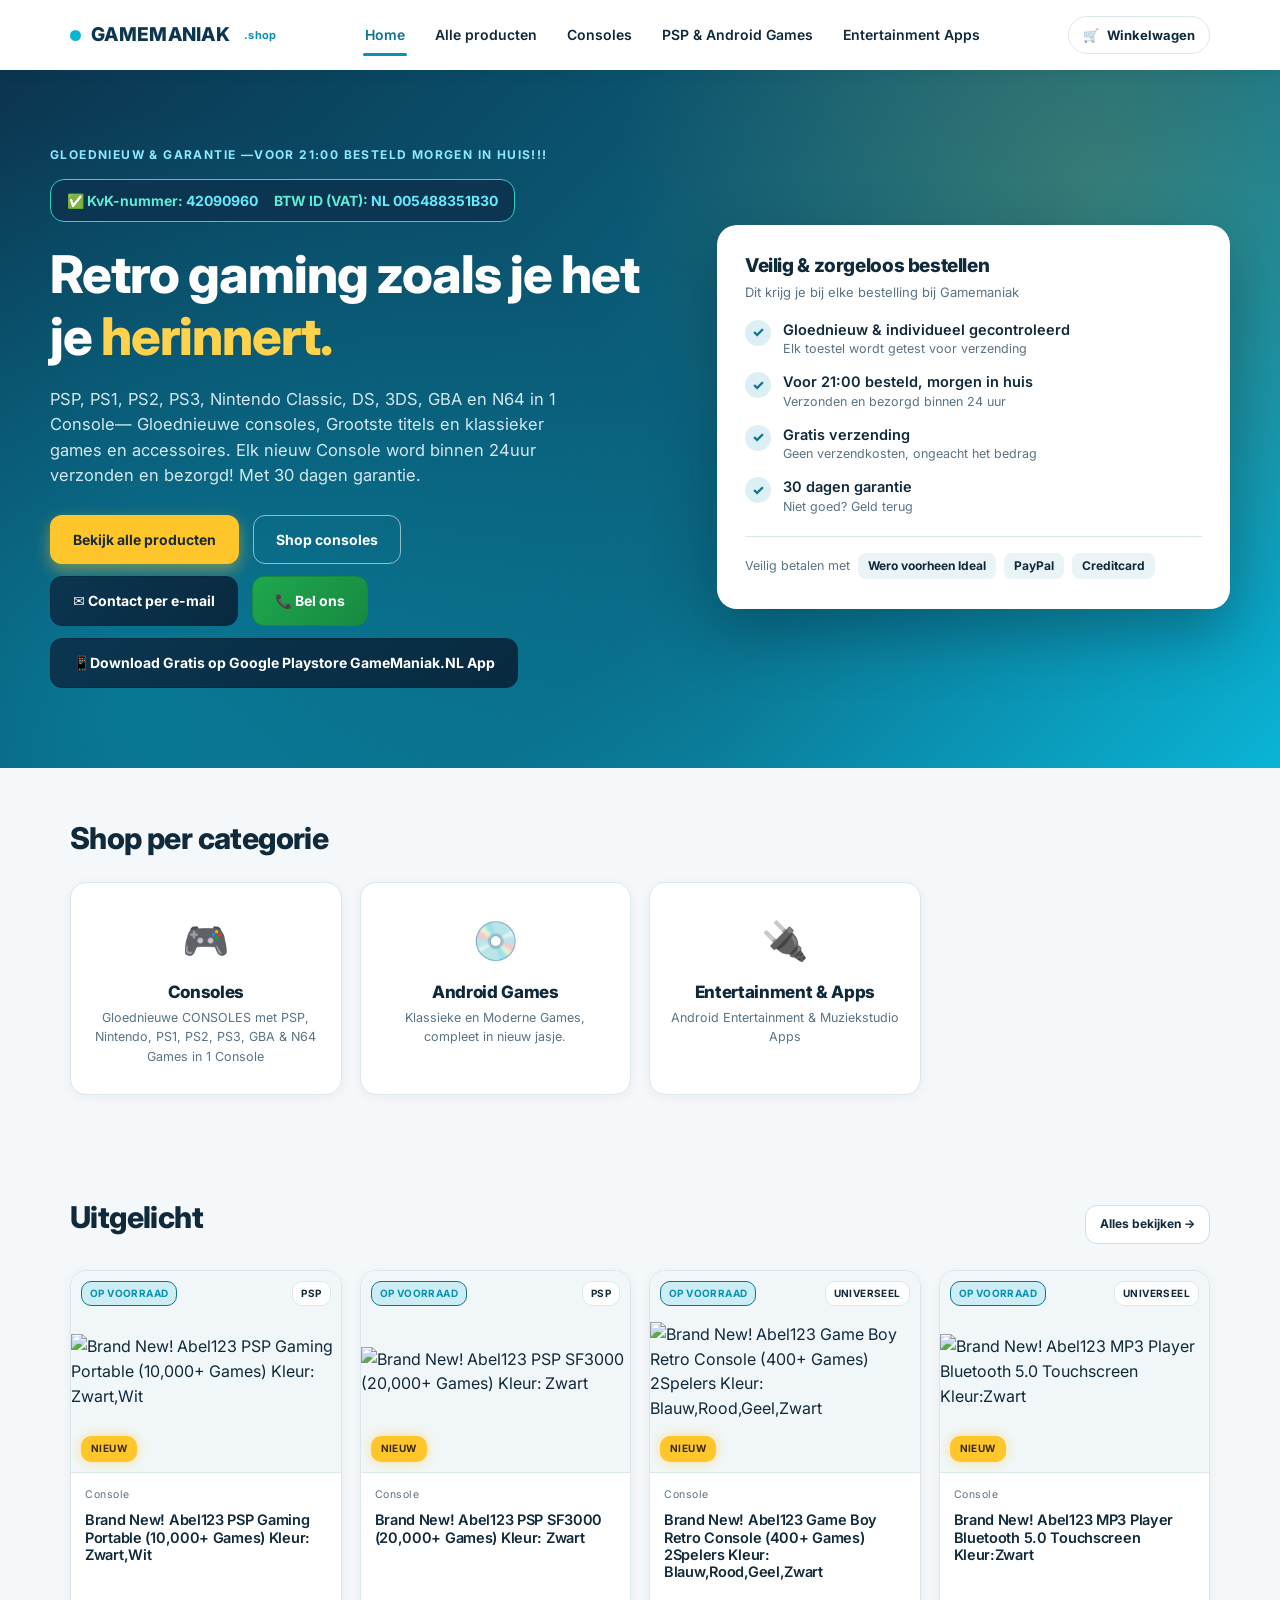
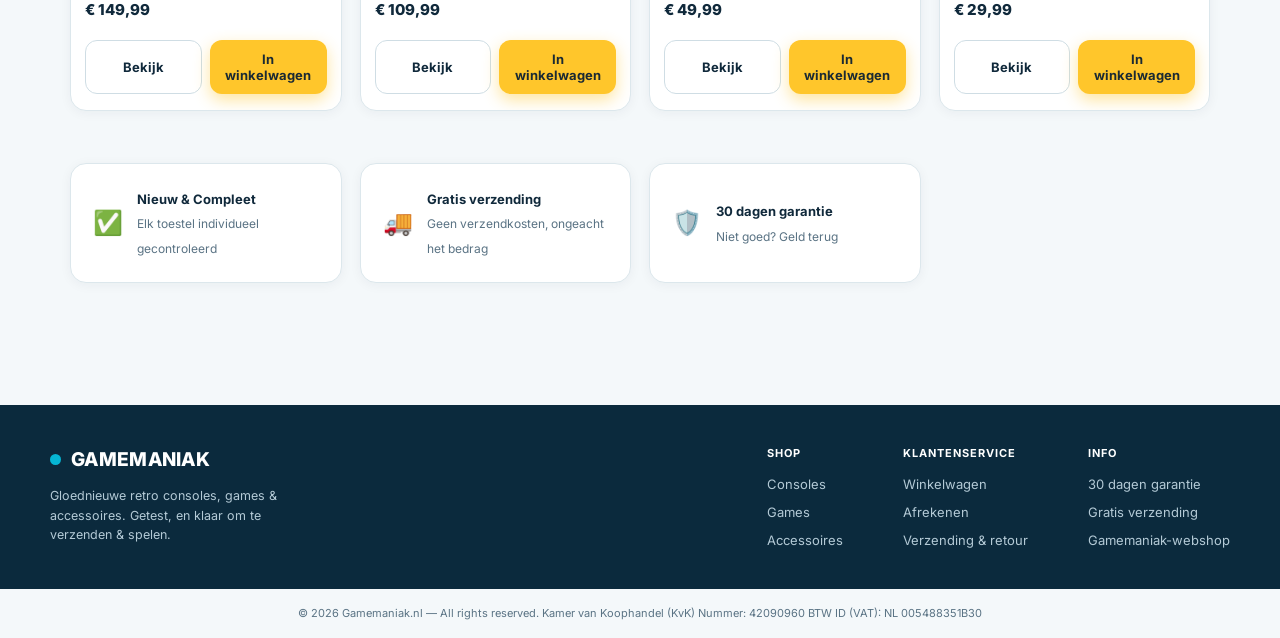
==== commit 10d18cb0: "Update payment options in index.html" ====
--- a/index.html
+++ b/index.html
@@ -41,7 +41,7 @@
         <li><span class="tick">✓</span><span>Gratis verzending<small>Geen verzendkosten, ongeacht het bedrag</small></span></li>
         <li><span class="tick">✓</span><span>30 dagen garantie<small>Niet goed? Geld terug</small></span></li>
       </ul>
-      <div class="pay">Veilig betalen met <b>PayPal</b> <b>Wero</b></div>
+      <div class="pay">Veilig betalen met <b>Wero voorheen Ideal</b> <b>PayPal</b> <b>Creditcard</b></div> 
     </div>
   </div>
 </section>
